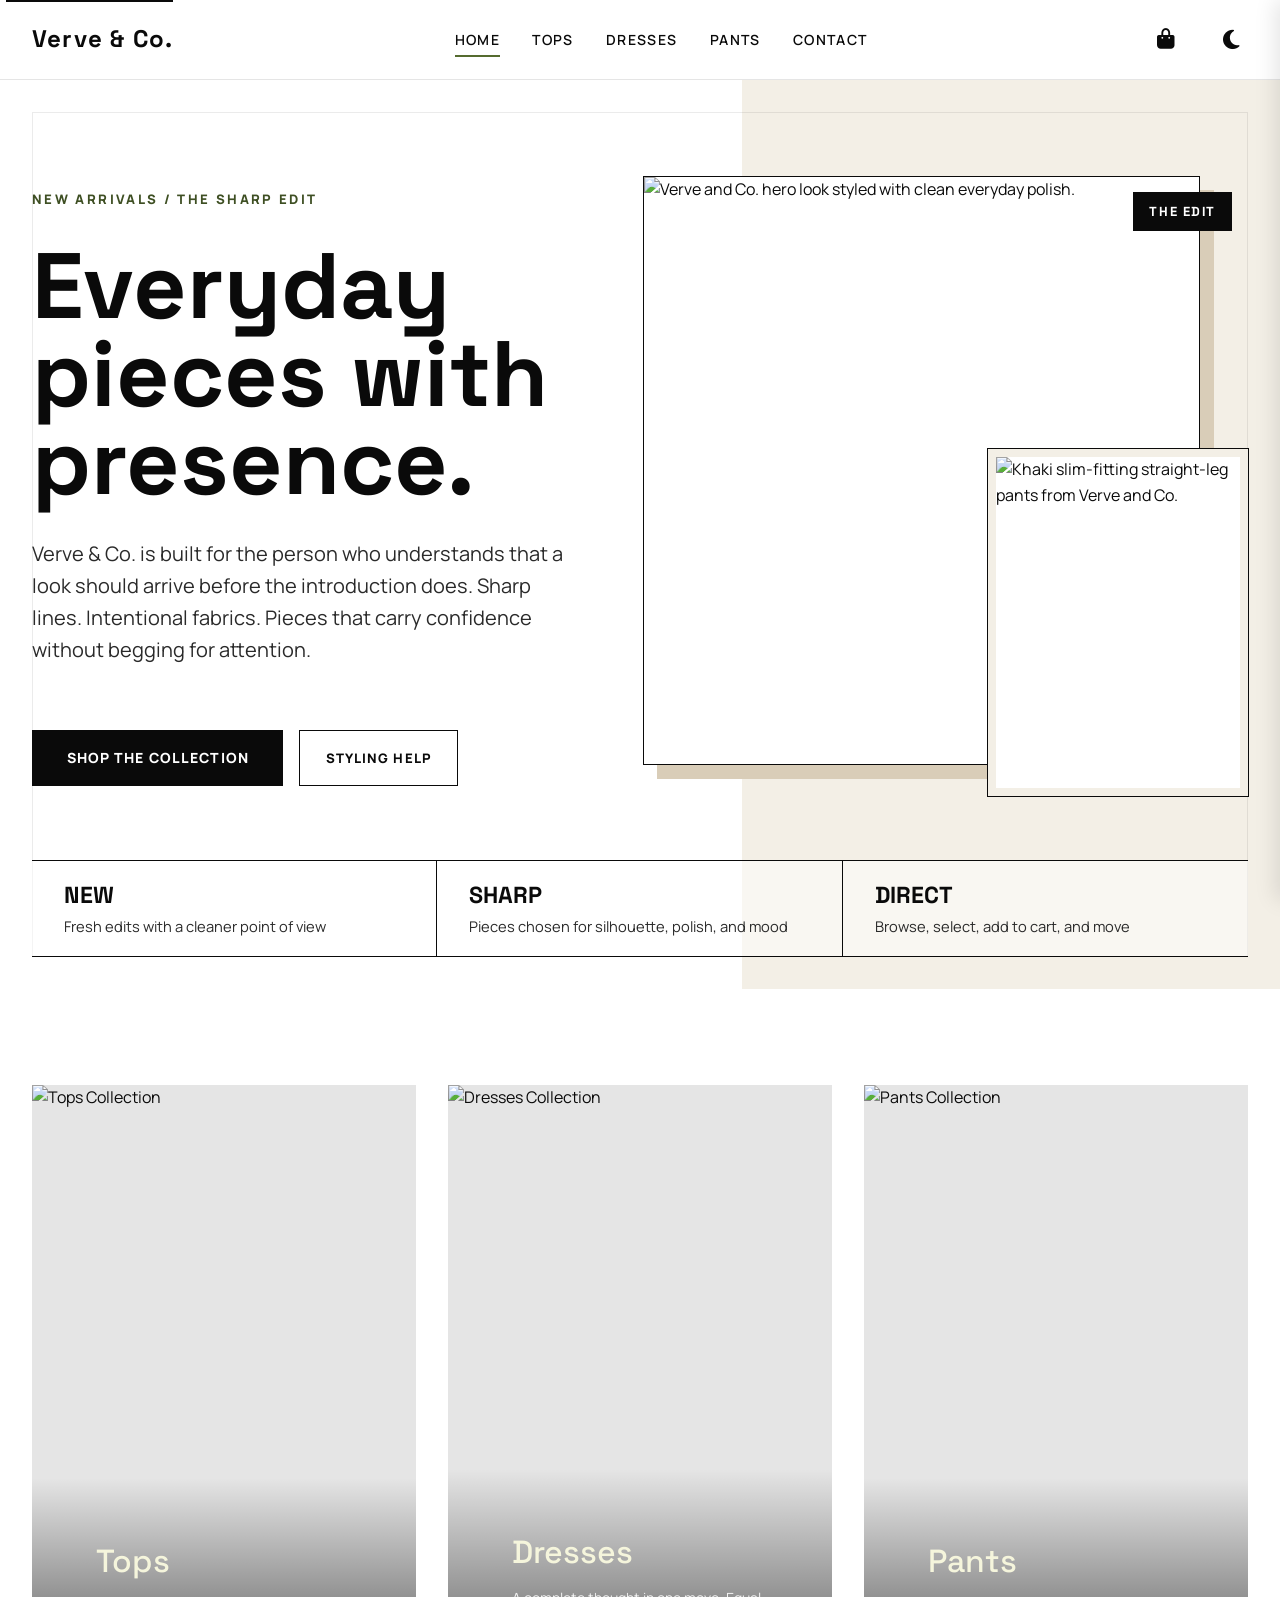
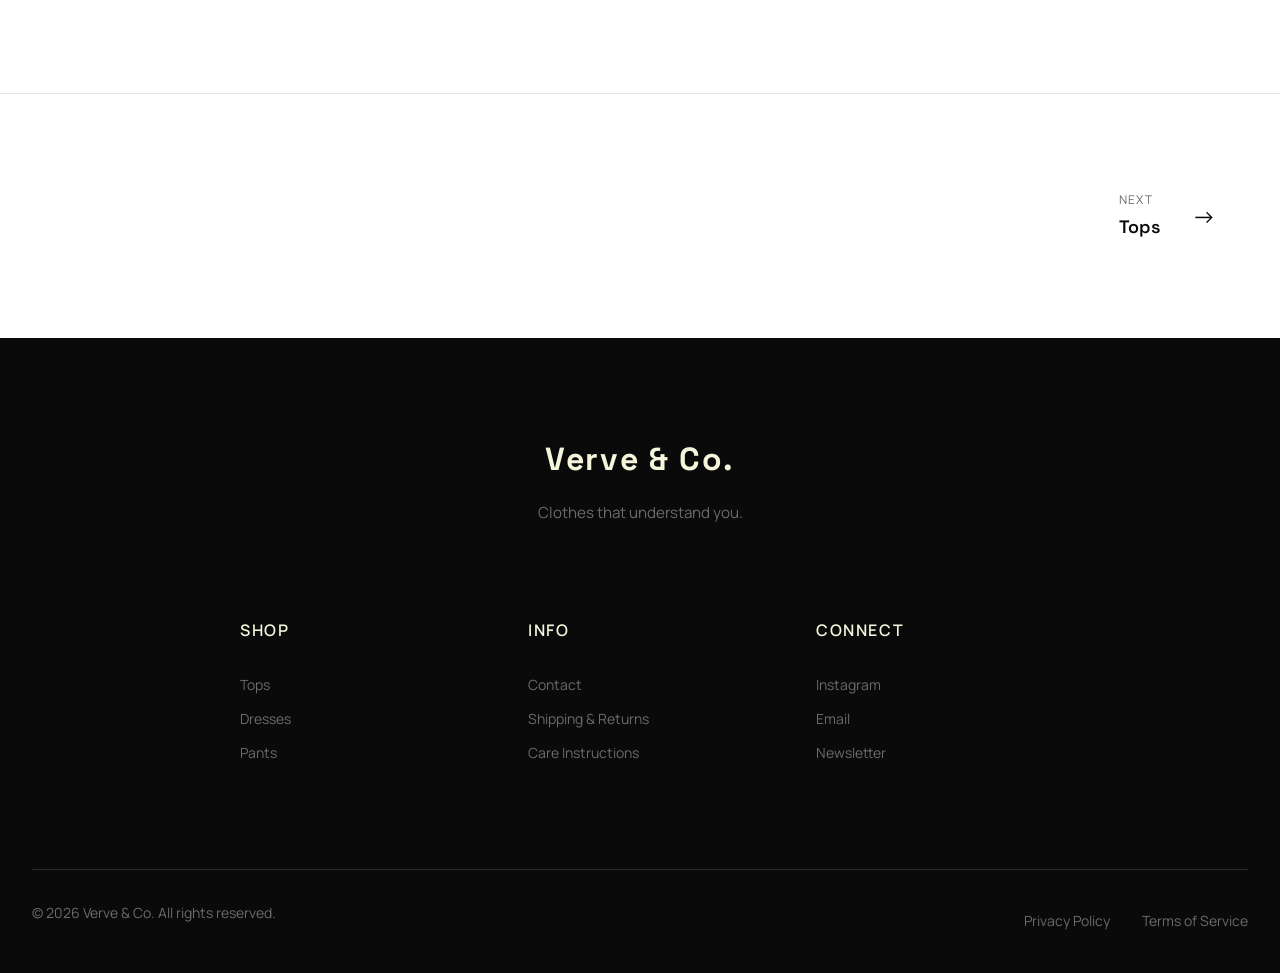
==== index.html @ 11804942 "Update index.html" ====
<!DOCTYPE html>
<html lang="en">
<head>
  <meta charset="UTF-8">
  <meta name="viewport" content="width=device-width, initial-scale=1.0">
  <title>Verve & Co. | Elevated Everyday Wear</title>
  <meta name="description" content="Discover Verve & Co. - Unforgettable, premium clothing engineered for movement, silhouette, and undeniable presence. Shop dresses, tops, and pants.">
  <link rel="icon" type="image/svg+xml" href="favicon.svg">
  <link rel="preconnect" href="https://fonts.googleapis.com">
  <link rel="preconnect" href="https://fonts.gstatic.com" crossorigin>
  <link href="https://fonts.googleapis.com/css2?family=Space+Grotesk:wght@400;500;600;700&family=Manrope:wght@400;500;600;700;800&display=swap" rel="stylesheet">
  <link rel="stylesheet" href="https://cdnjs.cloudflare.com/ajax/libs/font-awesome/6.5.1/css/all.min.css">
  <link rel="stylesheet" href="css/style.css">
</head>
<body data-page="index">
  <a href="#main-content" class="skip-link">Skip to main content</a>
  <header>
    <a href="index.html" class="logo">Verve & Co.</a>
    <nav>
      <ul>
        <li><a href="index.html" class="active">Home</a></li>
        <li><a href="pages/tops.html">Tops</a></li>
        <li><a href="pages/dresses.html">Dresses</a></li>
        <li><a href="pages/pants.html">Pants</a></li>
        <li><a href="pages/contact.html">Contact</a></li>
      </ul>
    </nav>
    <button class="cart-toggle" aria-label="Open cart">
      <i class="fas fa-shopping-bag"></i>
      <span class="cart-count" style="display: none;">0</span>
    </button>
  </header>

  <main id="main-content">
    <section id="hero">
      <div class="hero-grid">
        <div class="hero-text">
          <p class="hero-eyebrow">New arrivals / The sharp edit</p>
          <h1>Everyday pieces with presence.</h1>
          <p class="hero-deck">Verve &amp; Co. is built for the person who understands that a look should arrive before the introduction does. Sharp lines. Intentional fabrics. Pieces that carry confidence without begging for attention.</p>
          <div class="hero-actions">
            <a href="pages/tops.html" class="hero-cta">Shop the Collection</a>
            <a href="pages/contact.html" class="hero-secondary-link">Styling Help</a>
          </div>
        </div>

        <div class="hero-visual" aria-label="Verve and Co. editorial fashion collage">
          <figure class="hero-image hero-image-main">
            <img src="https://res.cloudinary.com/dnkfg07ov/image/upload/v1776691004/download_23_pc0blh.jpg" alt="Verve and Co. hero look styled with clean everyday polish.">
          </figure>
          <figure class="hero-image hero-image-accent">
            <img src="https://res.cloudinary.com/dnkfg07ov/image/upload/v1776689967/Khaki_Slim-Fitting_Straight-Leg_Pants_With_Buckle_Khaki_Pants_Back_To_School_Clothes_Dress_Pants_Casual_Pants_Fall_Women_Clothes_Business_Women_Clothes_Earthy_Clothes_u3dkbm.jpg" alt="Khaki slim-fitting straight-leg pants from Verve and Co.">
          </figure>
          <p class="hero-issue-tag">The Edit</p>
        </div>

        <div class="hero-proof">
          <div class="hero-proof-item">
            <strong>New</strong>
            <span>Fresh edits with a cleaner point of view</span>
          </div>
          <div class="hero-proof-item">
            <strong>Sharp</strong>
            <span>Pieces chosen for silhouette, polish, and mood</span>
          </div>
          <div class="hero-proof-item">
            <strong>Direct</strong>
            <span>Browse, select, add to cart, and move</span>
          </div>
        </div>
      </div>
    </section>

    <section class="categories-preview">
      <a class="category-card" href="pages/tops.html">
        <img src="https://res.cloudinary.com/dnkfg07ov/image/upload/v1776692085/tie-neck_slit_fitted_women_blouse_l6ef9b.jpg" alt="Tops Collection">
        <div class="category-info">
          <h3>Tops</h3>
          <p>The piece closest to the face usually decides the whole look. Start there.</p>
          <span>Shop Tops</span>
        </div>
      </a>

      <a class="category-card" href="pages/dresses.html">
        <img src="https://res.cloudinary.com/dnkfg07ov/image/upload/v1776868381/A_red_dress__My_design_with_the_help_of_artificial_intelligence__zddmq6.jpg" alt="Dresses Collection">
        <div class="category-info">
          <h3>Dresses</h3>
          <p>A complete thought in one move. Equal parts architecture, confidence, and ease.</p>
          <span>Shop Dresses</span>
        </div>
      </a>

      <a class="category-card" href="pages/pants.html">
        <img src="https://res.cloudinary.com/dnkfg07ov/image/upload/v1776966029/Cross_Waistband_PU_Leather_Wide-Leg_Pants_sjclvs.jpg" alt="Pants Collection">
        <div class="category-info">
          <h3>Pants</h3>
          <p>The foundation of a sharper wardrobe starts here and carries everything else.</p>
          <span>Shop Pants</span>
        </div>
      </a>
    </section>


    <div class="page-navigation">
      <div></div>
      <a href="pages/tops.html" class="next-page">
        <div class="page-nav-content">
          <span class="page-nav-label">Next</span>
          <span class="page-nav-title">Tops</span>
        </div>
        <span class="page-nav-arrow">&rarr;</span>
      </a>
    </div>
  </main>

  <footer>
    <div class="footer-brand">
      <span class="footer-logo">Verve &amp; Co.</span>
      <p class="footer-tagline">Clothes that understand you.</p>
    </div>

    <nav class="footer-nav">
      <div class="footer-section">
        <h4>Shop</h4>
        <ul>
          <li><a href="pages/tops.html">Tops</a></li>
          <li><a href="pages/dresses.html">Dresses</a></li>
          <li><a href="pages/pants.html">Pants</a></li>
        </ul>
      </div>

      <div class="footer-section">
        <h4>Info</h4>
        <ul>
          <li><a href="pages/contact.html">Contact</a></li>
          <li><a href="#">Shipping &amp; Returns</a></li>
          <li><a href="#">Care Instructions</a></li>
        </ul>
      </div>

      <div class="footer-section">
        <h4>Connect</h4>
        <ul>
          <li><a href="#">Instagram</a></li>
          <li><a href="#">Email</a></li>
          <li><a href="#">Newsletter</a></li>
        </ul>
      </div>
    </nav>

    <div class="footer-legal">
      <p>&copy; 2026 Verve &amp; Co. All rights reserved.</p>
      <div class="legal-links">
        <a href="#">Privacy Policy</a>
        <a href="#">Terms of Service</a>
      </div>
    </div>
  </footer>

  <script src="js/script.js"></script>
</body>
</html>
---- css/style.css ----
* {
  margin: 0;
  padding: 0;
  box-sizing: border-box;
}

:root {
  --olive: #556B2F;
  --olive-dark: #3E4F23;
  --olive-light: #6B8E3D;
  --khaki: #F5F5DC;
  --dark-khaki: #FFFFF0;
  --cream: #FAF8F3;
  --black: #0A0A0A;
  --grey-dark: #2A2A2A;
  --grey-mid: #6B6B6B;
  --grey-light: #E5E5E5;
  --white: #FFFFFF;
  
  --font-heading: 'Space Grotesk', sans-serif;
  --font-body: 'Manrope', sans-serif;
  
  --space-xs: 0.5rem;
  --space-sm: 1rem;
  --space-md: 2rem;
  --space-lg: 4rem;
  --space-xl: 6rem;
  --space-xxl: 8rem;
  
  --max-width: 1400px;
  --header-height: 80px;
  
  --transition-fast: 0.2s ease;
  --transition-medium: 0.4s ease;
  --transition-slow: 0.6s ease;
}

[data-theme="dark"] {
  --theme-bg: #121212;
  --theme-text: #EAEAEA;
  --theme-panel: #1A1A1A;
  --theme-border: #333333;
  --theme-muted: #A0A0A0;
  
  --cream: #1A1A1A;
  
  --grey-light: #2A2A2A;
  --grey-mid: #888888;
  --grey-dark: #DDDDDD;
  
  --olive: #8CA35A;
  --olive-dark: #A5C075;
  --olive-light: #556B2F;
}

.skip-link {
  position: absolute;
  top: -40px;
  left: 6px;
  background: var(--black);
  color: var(--white);
  padding: 8px;
  text-decoration: none;
  z-index: 10000;
  transition: top var(--transition-fast);
}

.skip-link:focus {
  top: 6px;
}

.btn-primary {
  padding: 1rem 2rem;
  background-color: var(--olive);
  color: var(--white);
  border: none;
  font-weight: 700;
  text-transform: uppercase;
  letter-spacing: 0.1em;
  cursor: pointer;
  transition: all var(--transition-medium);
  border-radius: 4px;
}

.btn-primary:hover {
  background-color: var(--olive-dark);
}

.btn-primary:disabled {
  background-color: var(--grey-mid);
  cursor: not-allowed;
  opacity: 0.6;
}

.btn-secondary {
  padding: 1rem 2rem;
  background-color: transparent;
  color: var(--white);
  border: 1px solid rgba(255, 255, 255, 0.55);
  font-weight: 700;
  text-transform: uppercase;
  letter-spacing: 0.12em;
  cursor: pointer;
  transition: all var(--transition-medium);
  border-radius: 4px;
}

.btn-secondary:hover {
  background-color: var(--white);
  color: var(--black);
}

html {
  font-size: 16px;
  scroll-behavior: smooth;
}

body {
  font-family: var(--font-body);
  font-size: 1rem;
  line-height: 1.6;
  color: var(--black);
  background-color: var(--white);
  -webkit-font-smoothing: antialiased;
  -moz-osx-font-smoothing: grayscale;
  opacity: 1;
  transition: opacity var(--transition-medium), background-color var(--transition-medium), color var(--transition-medium);
}

body.page-transitioning {
  opacity: 0;
}

body.modal-open,
body.cart-open {
  overflow: hidden;
}


h1, h2, h3, h4, h5, h6 {
  font-family: var(--font-heading);
  font-weight: 500;
  line-height: 1.2;
  margin-bottom: var(--space-sm);
}

h1 {
  font-size: clamp(3rem, 8vw, 6rem);
  letter-spacing: -0.02em;
}

h2 {
  font-size: clamp(2rem, 5vw, 3.5rem);
  letter-spacing: -0.01em;
}

h3 {
  font-size: clamp(1.5rem, 3vw, 2rem);
}

h4 {
  font-size: 1.25rem;
  font-family: var(--font-body);
  font-weight: 600;
  text-transform: uppercase;
  letter-spacing: 0.1em;
}

p {
  margin-bottom: var(--space-sm);
}

a {
  color: inherit;
  text-decoration: none;
  transition: color var(--transition-fast);
}

header {
  position: fixed;
  top: 0;
  left: 0;
  right: 0;
  height: var(--header-height);
  background-color: var(--white);
  border-bottom: 1px solid var(--grey-light);
  z-index: 1000;
  display: flex;
  align-items: center;
  justify-content: space-between;
  gap: var(--space-md);
  padding: 0 var(--space-md);
  transition: height var(--transition-medium), background-color var(--transition-medium), backdrop-filter var(--transition-medium), box-shadow var(--transition-medium);
}

header.scrolled {
  height: calc(var(--header-height) - 15px);
  background-color: rgba(255, 255, 255, 0.85);
  backdrop-filter: blur(12px);
  border-bottom-color: transparent;
  box-shadow: 0 4px 30px rgba(0, 0, 0, 0.08);
}

[data-theme="dark"] header.scrolled {
  background-color: rgba(10, 10, 10, 0.85);
  box-shadow: 0 4px 30px rgba(0, 0, 0, 0.5);
}

.mobile-menu-toggle {
  display: none;
}

.logo {
  font-family: var(--font-heading);
  font-size: 1.5rem;
  font-weight: 700;
  letter-spacing: 0.05em;
  flex-shrink: 0;
}

.logo:hover {
  color: var(--olive);
}

header nav ul {
  display: flex;
  gap: var(--space-md);
  list-style: none;
}

.header-actions {
  flex-shrink: 0;
}

header nav a {
  font-size: 0.875rem;
  text-transform: uppercase;
  letter-spacing: 0.1em;
  font-weight: 600;
  position: relative;
  padding: var(--space-xs) 0;
}

header nav a::after {
  content: '';
  position: absolute;
  bottom: 0;
  left: 0;
  width: 0;
  height: 2px;
  background-color: var(--olive);
  transition: width var(--transition-medium);
}

header nav a:hover::after,
header nav a.active::after {
  width: 100%;
}

.cart-toggle {
  position: relative;
  cursor: pointer;
  background: none;
  border: none;
  font-size: 1.25rem;
  padding: var(--space-xs);
  transition: color var(--transition-fast);
  color: inherit;
}

.cart-toggle:hover {
  color: var(--olive);
}

.cart-count {
  position: absolute;
  top: -5px;
  right: -5px;
  background-color: var(--olive);
  color: var(--white);
  font-size: 0.75rem;
  font-weight: 600;
  width: 20px;
  height: 20px;
  border-radius: 50%;
  display: flex;
  align-items: center;
  justify-content: center;
}

.theme-toggle {
  background: none;
  border: none;
  cursor: pointer;
  color: inherit;
  font-size: 1.1rem;
  padding: var(--space-xs);
  transition: color var(--transition-fast);
  margin-left: var(--space-sm);
  display: flex;
  align-items: center;
}

.theme-toggle:hover {
  color: var(--olive);
}


main {
  margin-top: var(--header-height);
  min-height: calc(100vh - var(--header-height));
}


#hero {
  min-height: calc(100vh - var(--header-height));
  display: grid;
  align-items: stretch;
  padding: var(--space-xl) var(--space-md) var(--space-md);
  background: linear-gradient(90deg, #ffffff 0%, #ffffff 58%, #f3efe6 58%, #f3efe6 100%);
  position: relative;
  overflow: hidden;
}

#hero::before {
  content: '';
  position: absolute;
  inset: var(--space-md);
  border: 1px solid rgba(10, 10, 10, 0.08);
  pointer-events: none;
}

.hero-grid {
  width: min(100%, var(--max-width));
  margin: 0 auto;
  position: relative;
  z-index: 1;
  display: grid;
  grid-template-columns: minmax(0, 0.95fr) minmax(360px, 1.05fr);
  grid-template-rows: 1fr auto;
  gap: var(--space-lg);
  min-height: calc(100vh - var(--header-height) - 7rem);
}

.hero-text {
  align-self: center;
  max-width: 820px;
  color: #0A0A0A;
}

@keyframes fadeUpHero {
  from {
    opacity: 0;
    transform: translateY(40px);
  }
  to {
    opacity: 1;
    transform: translateY(0);
  }
}

.hero-text h1 {
  max-width: 760px;
  margin-bottom: var(--space-md);
  font-size: 5.8rem;
  font-weight: 800;
  line-height: 0.95;
  color: #0A0A0A;
  letter-spacing: 0;
}

.hero-deck {
  max-width: 660px;
  font-size: 1.25rem;
  line-height: 1.6;
  margin-bottom: var(--space-lg);
  color: #2A2A2A;
}

.hero-eyebrow {
  display: inline-flex;
  align-items: center;
  gap: 0.65rem;
  margin-bottom: var(--space-md);
  font-size: 0.82rem;
  text-transform: uppercase;
  letter-spacing: 0.18em;
  color: #3E4F23;
  font-weight: 800;
}

.hero-actions {
  display: flex;
  gap: var(--space-sm);
  flex-wrap: wrap;
  margin-top: var(--space-md);
}

.hero-secondary-link {
  display: inline-flex;
  align-items: center;
  justify-content: center;
  padding: 1rem 1.6rem;
  border: 1px solid #0A0A0A;
  color: #0A0A0A;
  text-transform: uppercase;
  letter-spacing: 0.08em;
  font-size: 0.82rem;
  font-weight: 800;
  background: transparent;
}

.hero-secondary-link:hover {
  background: #0A0A0A;
  color: #FFFFFF;
}

.hero-visual {
  position: relative;
  align-self: center;
  min-height: 620px;
}

.hero-image {
  position: absolute;
  margin: 0;
  overflow: hidden;
  background: var(--white);
}

.hero-image img {
  width: 100%;
  height: 100%;
  object-fit: cover;
  object-position: center top;
  display: block;
}

.hero-image-main {
  inset: 0 8% 5% 0;
  border: 1px solid #0A0A0A;
  box-shadow: 14px 14px 0 #d9cdb8;
}

.hero-image-accent {
  right: 0;
  bottom: 0;
  width: min(44%, 260px);
  aspect-ratio: 3 / 4;
  border: 8px solid #f3efe6;
  box-shadow: 0 0 0 1px var(--black);
}

.hero-issue-tag {
  position: absolute;
  top: 1rem;
  right: 1rem;
  z-index: 2;
  margin: 0;
  font-family: var(--font-heading);
  font-size: 0.82rem;
  font-weight: 800;
  line-height: 1;
  color: #FFFFFF;
  background: #0A0A0A;
  padding: 0.8rem 1rem;
  text-transform: uppercase;
  letter-spacing: 0.12em;
}

.hero-proof {
  grid-column: 1 / -1;
  display: grid;
  grid-template-columns: repeat(3, minmax(0, 1fr));
  gap: 0;
  margin-top: 0;
  border-top: 1px solid var(--black);
  border-bottom: 1px solid var(--black);
  background: rgba(255, 255, 255, 0.45);
}

.hero-proof-item {
  padding: var(--space-sm) var(--space-md);
  border-right: 1px solid #0A0A0A;
}

.hero-proof-item:last-child {
  border-right: none;
}

.hero-proof-item strong {
  display: block;
  font-family: var(--font-heading);
  font-size: 1.45rem;
  color: #0A0A0A;
  text-transform: uppercase;
}

.hero-proof-item span {
  font-size: 0.92rem;
  color: #2A2A2A;
}

.hero-cta {
  display: inline-block;
  padding: 1rem 2.1rem;
  background-color: #0A0A0A;
  color: #FFFFFF;
  font-weight: 800;
  text-transform: uppercase;
  letter-spacing: 0.08em;
  font-size: 0.875rem;
  border: 1px solid #0A0A0A;
  transition: all var(--transition-medium);
  position: relative;
  overflow: hidden;
}

.hero-cta::before {
  content: none;
}

.hero-cta:hover {
  background: var(--white);
  color: #0A0A0A;
}


.categories-preview {
  display: grid;
  grid-template-columns: repeat(3, 1fr);
  gap: var(--space-md);
  padding: var(--space-xl) var(--space-md);
  max-width: var(--max-width);
  margin: 0 auto;
}

.home-story,
.home-signature,
.home-editorial {
  max-width: var(--max-width);
  margin: 4rem auto;
  padding: 0 var(--space-md) var(--space-xl);
}

.section-heading {
  max-width: 720px;
  margin-bottom: var(--space-lg);
}

.section-heading p {
  color: var(--grey-mid);
  font-size: 1.05rem;
}

.category-card {
  position: relative;
  overflow: hidden;
  aspect-ratio: 3/4;
  background-color: var(--grey-light);
  display: block;
}

.category-card img {
  width: 100%;
  height: 100%;
  object-fit: cover;
  object-position: center top;
  transition: transform var(--transition-slow);
}

.category-card:hover img {
  transform: scale(1.05);
}

.category-info {
  position: absolute;
  bottom: 0;
  left: 0;
  right: 0;
  background: linear-gradient(to top, rgba(0,0,0,0.9), transparent);
  padding: var(--space-lg);
  color: var(--white);
  transform: translateY(60%);
  transition: transform var(--transition-medium);
}

.category-card:hover .category-info {
  transform: translateY(0);
}

.category-info h3 {
  color: var(--khaki);
  margin-bottom: var(--space-sm);
}

.category-info p {
  font-size: 0.875rem;
  line-height: 1.6;
  margin-bottom: var(--space-md);
  opacity: 0.9;
}

.category-info a,
.category-info span {
  display: inline-block;
  padding: 0.5rem 1.5rem;
  border: 1px solid var(--white);
  font-size: 0.75rem;
  text-transform: uppercase;
  letter-spacing: 0.1em;
  font-weight: 600;
  transition: all var(--transition-fast);
  width: fit-content;
}

.category-card:hover .category-info span,
.category-info a:hover {
  background-color: var(--white);
  color: var(--black);
}


.category-hero {
  padding: var(--space-xl) var(--space-md);
  background-size: cover;
  background-position: center;
  background-attachment: fixed;
  position: relative;
  min-height: 60vh;
  display: flex;
  align-items: center;
  justify-content: center;
}

.category-hero::before {
  content: '';
  position: absolute;
  top: 0;
  left: 0;
  right: 0;
  bottom: 0;
  z-index: 1;
}

.category-intro {
  max-width: 900px;
  text-align: center;
  position: relative;
  z-index: 2;
  color: var(--white);
  animation: fadeUpHero 1s cubic-bezier(0.16, 1, 0.3, 1) forwards;
}

.category-intro h1 {
  color: var(--khaki);
  margin-bottom: var(--space-md);
  font-weight: 700;
  text-shadow: 0 4px 20px rgba(0,0,0,0.3);
}

.category-intro p {
  font-size: 1.125rem;
  line-height: 1.8;
  color: rgba(255, 255, 255, 0.95);
}


.product-filters {
  padding: 0 var(--space-md);
  max-width: var(--max-width);
  margin: var(--space-lg) auto 0;
}

.filters-toggle {
  width: 100%;
  display: flex;
  align-items: center;
  justify-content: space-between;
  padding: 1rem 1.25rem;
  border: 1px solid var(--grey-light);
  background: var(--white);
  font-weight: 700;
  letter-spacing: 0.08em;
  text-transform: uppercase;
  cursor: pointer;
}

.filters-panel {
  display: none;
  grid-template-columns: repeat(auto-fit, minmax(190px, 1fr));
  gap: var(--space-md);
  padding: var(--space-md) 1.25rem 1.25rem;
  background: var(--cream);
  border: 1px solid var(--grey-light);
  border-top: none;
}

.product-filters.open .filters-panel {
  display: grid;
}

.filter-select-wrap {
  display: flex;
  flex-direction: column;
  gap: 0.45rem;
}

.filter-group-title {
  margin: 0;
  font-size: 0.78rem;
  letter-spacing: 0.16em;
  text-transform: uppercase;
  color: var(--grey-mid);
}

.filter-select {
  width: 100%;
}

.filter-btn {
  padding: 0.85rem 1.25rem;
  border: 1px solid var(--black);
  background: var(--black);
  color: var(--white);
  font-size: 0.875rem;
  font-weight: 600;
  text-transform: uppercase;
  letter-spacing: 0.05em;
  cursor: pointer;
  transition: all var(--transition-fast);
  align-self: end;
}

.filter-btn:hover {
  background-color: var(--olive);
  border-color: var(--olive);
}

.filters-toggle-icon {
  font-size: 1.35rem;
  line-height: 1;
}


.products-grid {
  display: grid;
  grid-template-columns: repeat(auto-fill, minmax(280px, 1fr));
  gap: var(--space-lg);
  padding: var(--space-md) var(--space-md) var(--space-xl);
  max-width: var(--max-width);
  margin: 0 auto;
}

.product-card {
  background-color: var(--white);
  border: 1px solid var(--grey-light);
  transition: all var(--transition-medium);
  opacity: 1;
  transform: translateY(20px);
  display: flex;
  flex-direction: column;
  cursor: pointer;
  will-change: transform;
}

.product-card.fade-in {
  opacity: 1;
  transform: translateY(0);
}

.product-card.is-hidden {
  display: none;
}

.product-card:hover {
  box-shadow: 0 10px 40px rgba(0, 0, 0, 0.1);
  transform: translateY(-5px);
}

.product-image {
  position: relative;
  overflow: hidden;
  aspect-ratio: 3/4;
  background-color: var(--cream);
  flex-shrink: 0;
}

.product-image img {
  width: 100%;
  height: 100%;
  object-fit: cover;
  object-position: center top;
  transition: transform var(--transition-slow);
  opacity: 1;
}

.product-card:hover .product-image img {
  transform: scale(1.05);
}

.product-info {
  padding: var(--space-md);
  display: flex;
  flex-direction: column;
  flex: 1;
}

.product-info h3 {
  font-size: 1.25rem;
  margin-bottom: var(--space-xs);
  font-weight: 600;
}

.product-description {
  font-size: 0.9rem;
  color: var(--grey-mid);
  line-height: 1.6;
  margin-bottom: var(--space-md);
}

.product-price {
  font-size: 1.125rem;
  font-weight: 700;
  font-family: var(--font-heading);
  color: var(--olive);
  margin-bottom: var(--space-md);
}

.add-to-cart {
  width: 100%;
  padding: 0.75rem 1.5rem;
  background-color: var(--black);
  color: var(--white);
  border: none;
  font-weight: 600;
  text-transform: uppercase;
  letter-spacing: 0.1em;
  font-size: 0.875rem;
  cursor: pointer;
  transition: all var(--transition-medium);
  display: flex;
  align-items: center;
  justify-content: center;
  gap: 0.5rem;

  margin-top: auto;
}

.add-to-cart:hover {
  background-color: var(--olive);
}

.product-modal-overlay {
  position: fixed;
  top: 0;
  left: 0;
  right: 0;
  bottom: 0;
  background-color: rgba(0, 0, 0, 0.8);
  z-index: 2000;
  display: flex;
  align-items: center;
  justify-content: center;
  padding: var(--space-md);
}

.product-modal {
  background-color: var(--white);
  max-width: 980px;
  width: 100%;
  max-height: 90vh;
  overflow-y: auto;
  position: relative;
}

.modal-close {
  position: absolute;
  top: var(--space-md);
  right: var(--space-md);
  background: var(--white);
  border: none;
  font-size: 2rem;
  cursor: pointer;
  width: 40px;
  height: 40px;
  display: flex;
  align-items: center;
  justify-content: center;
  z-index: 10;
  color: var(--black);
  transition: all var(--transition-fast);
}

.modal-close:hover {
  background-color: var(--black);
  color: var(--white);
}

.modal-content {
  display: grid;
  grid-template-columns: minmax(320px, 0.92fr) minmax(0, 1fr);
  gap: var(--space-lg);
}

.modal-image {
  background: #f4f0e8;
  min-height: 520px;
  display: flex;
  align-items: center;
  justify-content: center;
  padding: var(--space-md);
}

.modal-image img {
  width: 100%;
  max-height: 520px;
  object-fit: contain;
  object-position: center;
}

.modal-details {
  padding: var(--space-xl) var(--space-md);
  display: flex;
  flex-direction: column;
}

.modal-kicker {
  font-size: 0.8rem;
  font-weight: 700;
  text-transform: uppercase;
  letter-spacing: 0.18em;
  color: var(--olive);
  margin-bottom: var(--space-sm);
}

.modal-description {
  font-size: 1.125rem;
  line-height: 1.6;
  color: var(--grey-dark);
  margin-bottom: var(--space-md);
}

.modal-price {
  font-size: 1.75rem;
  font-weight: 700;
  font-family: var(--font-heading);
  color: var(--olive);
  margin-bottom: var(--space-lg);
}

.modal-form {
  display: flex;
  flex-direction: column;
  gap: var(--space-md);
}

.modal-form .form-group {
  display: flex;
  flex-direction: column;
  gap: var(--space-xs);
}

.modal-form label {
  font-weight: 600;
  text-transform: uppercase;
  letter-spacing: 0.05em;
  font-size: 0.875rem;
}

.field-error {
  color: var(--red);
  font-size: 0.875rem;
  margin-top: 0.5rem;
  min-height: 1.3rem;
}

.field-error-active {
  opacity: 1;
}
select,
.filter-select,
.size-select {
  width: 100%;
  padding: 0.95rem 1rem;
  border: 1px solid var(--grey-mid);
  border-radius: 1rem;
  background: var(--white);
  appearance: none;
  -webkit-appearance: none;
  -moz-appearance: none;
  font-size: 1rem;
  font-family: var(--font-body);
  color: var(--grey-dark);
  cursor: pointer;
  transition: border-color var(--transition-fast), box-shadow var(--transition-fast);
  background-image: linear-gradient(45deg, transparent 50%, var(--grey-dark) 50%), linear-gradient(135deg, var(--grey-dark) 50%, transparent 50%);
  background-position: calc(100% - 1rem) 45%, calc(100% - 0.6rem) 45%;
  background-size: 0.45rem 0.45rem;
  background-repeat: no-repeat;
}

select:focus,
select:focus-visible,
.filter-select:focus,
.filter-select:focus-visible,
.size-select:focus,
.size-select:focus-visible {
  outline: none;
  border-color: var(--olive);
  box-shadow: 0 0 0 3px rgba(118, 146, 63, 0.16);
}

select::-ms-expand,
.filter-select::-ms-expand,
.size-select::-ms-expand {
  display: none;
}

select option,
.filter-select option,
.size-select option {
  color: var(--grey-dark);
  background: var(--white);
}

.quantity-selector {
  display: flex;
  align-items: center;
  gap: var(--space-sm);
}

.order-item-summary {
  display: flex;
  justify-content: space-between;
  gap: var(--space-sm);
  width: 100%;
  margin-bottom: 0.75rem;
}

.order-item-title {
  font-weight: 700;
  color: var(--grey-dark);
}

.order-item-actions {
  display: flex;
  align-items: center;
  gap: 0.5rem;
  flex-wrap: wrap;
}

.order-item-btn,
.order-item-remove {
  min-width: 40px;
  min-height: 40px;
  border: 1px solid var(--grey-mid);
  background: var(--white);
  color: var(--grey-dark);
  border-radius: 0.75rem;
  cursor: pointer;
  transition: background-color var(--transition-fast), border-color var(--transition-fast), color var(--transition-fast);
}

.order-item-btn:hover,
.order-item-remove:hover {
  background: var(--olive);
  color: var(--white);
  border-color: var(--olive);
}

.order-item-qty {
  min-width: 32px;
  text-align: center;
  font-weight: 700;
}

.qty-btn {
  width: 40px;
  height: 40px;
  background-color: var(--grey-light);
  border: none;
  font-size: 1.25rem;
  cursor: pointer;
  transition: all var(--transition-fast);
}

.qty-btn:hover {
  background-color: var(--grey-mid);
  color: var(--white);
}

.quantity-input {
  width: 60px;
  padding: 0.5rem;
  text-align: center;
  border: 1px solid var(--grey-mid);
  font-size: 1rem;
  font-family: var(--font-body);
}

.modal-note {
  width: 100%;
  padding: 0.75rem;
  border: 1px solid var(--grey-mid);
  font-size: 1rem;
  font-family: var(--font-body);
  resize: vertical;
}

.modal-add-to-cart {
  padding: 1rem 2rem;
  background-color: var(--olive);
  color: var(--white);
  border: none;
  font-weight: 700;
  text-transform: uppercase;
  letter-spacing: 0.15em;
  font-size: 0.875rem;
  cursor: pointer;
  transition: all var(--transition-medium);
  margin-top: var(--space-md);
}

.modal-add-to-cart:hover {
  background-color: var(--olive-dark);
}


.pagination {
  display: flex;
  justify-content: center;
  align-items: center;
  gap: 1rem;
  margin: 3rem auto;
  flex-wrap: wrap;
}

.pagination-btn {
  padding: 0.6rem 1.2rem;
  border: 1px solid #000;
  background: #000;
  color: #fff;
  cursor: pointer;
}

.pagination-btn:disabled {
  opacity: 0.4;
  cursor: not-allowed;
}

.pagination-numbers {
  display: flex;
  gap: 0.5rem;
}

.page-number {
  width: 38px;
  height: 38px;
  border: 1px solid #ccc;
  background: #fff;
  cursor: pointer;
}

.page-number.active {
  background: var(--olive);
  color: #fff;
  border-color: var(--olive);
}

.catalog-empty-state {
  max-width: var(--max-width);
  margin: 0 auto var(--space-xl);
  padding: var(--space-lg);
  text-align: center;
  background-color: var(--cream);
  color: var(--grey-dark);
}


.cart-overlay {
  position: fixed;
  top: 0;
  left: 0;
  right: 0;
  bottom: 0;
  background-color: rgba(0, 0, 0, 0.5);
  z-index: 1500;
  opacity: 0;
  visibility: hidden;
  transition: all var(--transition-medium);
}

.cart-overlay.active {
  opacity: 1;
  visibility: visible;
}

.cart-panel {
  position: fixed;
  top: 0;
  right: -450px;
  width: 450px;
  height: 100vh;
  background-color: var(--white);
  z-index: 1600;
  transition: right var(--transition-medium);
  display: flex;
  flex-direction: column;
  box-shadow: -5px 0 20px rgba(0, 0, 0, 0.1);
}

.cart-panel.open {
  right: 0;
}

.cart-header {
  padding: var(--space-md);
  border-bottom: 1px solid var(--grey-light);
  display: flex;
  justify-content: space-between;
  align-items: center;
}

.cart-header h2 {
  font-size: 1.5rem;
  margin: 0;
}

.cart-close {
  background: none;
  border: none;
  font-size: 1.5rem;
  cursor: pointer;
  padding: 0.25rem;
  line-height: 1;
}

.cart-close:hover {
  color: var(--olive);
}

.cart-items {
  flex: 1;
  overflow-y: auto;
  padding: var(--space-md);
}

.cart-empty {
  text-align: center;
  color: var(--grey-mid);
  padding: var(--space-xl) var(--space-md);
}

.cart-item {
  display: flex;
  gap: var(--space-md);
  padding: var(--space-md) 0;
  border-bottom: 1px solid var(--grey-light);
}

.cart-item-image {
  width: 80px;
  height: 100px;
  object-fit: cover;
  object-position: center top;
}

.cart-item-details {
  flex: 1;
  display: flex;
  flex-direction: column;
  gap: var(--space-xs);
}

.cart-item-actions {
  display: flex;
  flex-wrap: wrap;
  align-items: center;
  gap: 0.5rem;
  margin: 0.5rem 0;
}

.cart-item-btn,
.cart-item-remove {
  min-width: 34px;
  min-height: 34px;
  padding: 0.75rem 0.95rem;
  border: 1px solid var(--grey-mid);
  border-radius: 0.75rem;
  background: var(--white);
  color: var(--grey-dark);
  font-weight: 700;
  cursor: pointer;
  transition: border-color var(--transition-fast), background-color var(--transition-fast), color var(--transition-fast);
}

.cart-item-remove {
  display: inline-flex;
  align-items: center;
  justify-content: center;
}

.cart-item-btn:hover,
.cart-item-remove:hover {
  background: var(--olive);
  color: var(--white);
  border-color: var(--olive);
}

.cart-item-qty {
  min-width: 32px;
  text-align: center;
  font-weight: 700;
}

.cart-item-price {
  font-weight: 700;
  color: var(--olive);
  font-size: 0.9rem;
}

.cart-item-desc {
  font-size: 0.9rem;
  color: var(--grey-dark);
  font-weight: 600;
  line-height: 1.4;
}

.cart-item-meta {
  font-size: 0.8rem;
  color: var(--grey-mid);
}

.cart-item-price {
  font-weight: 700;
  color: var(--olive);
  font-size: 0.9rem;
}

.cart-footer {
  padding: var(--space-md);
  border-top: 1px solid var(--grey-light);
  background-color: var(--cream);
}

.cart-subtotal {
  display: flex;
  justify-content: space-between;
  margin-bottom: var(--space-md);
  font-weight: 600;
}

.cart-subtotal-amount {
  color: var(--olive);
  font-family: var(--font-heading);
  font-size: 1.25rem;
}

.cart-checkout-btn {
  width: 100%;
  padding: 1rem;
  background-color: var(--olive);
  color: var(--white);
  border: none;
  font-weight: 700;
  text-transform: uppercase;
  letter-spacing: 0.1em;
  font-size: 0.875rem;
  cursor: pointer;
  transition: all var(--transition-medium);
}

.cart-checkout-btn:hover {
  background-color: var(--olive-dark);
}

.checkout-section {
  padding: var(--space-xl) var(--space-md);
  max-width: 1200px;
  margin: 0 auto;
}

.subpage-hero {
  min-height: 42vh;
  padding: var(--space-xl) var(--space-md);
  background-size: cover;
  background-position: center;
  display: flex;
  align-items: center;
  position: relative;
}

.subpage-hero::before {
  content: '';
  position: absolute;
  inset: 0;
  background: linear-gradient(to bottom, rgba(40, 50, 25, 0.5) 0%, rgba(10, 10, 10, 0.85) 100%);
}

.subpage-hero-copy {
  max-width: 760px;
  color: var(--white);
  position: relative;
  z-index: 1;
  animation: fadeUpHero 1s cubic-bezier(0.16, 1, 0.3, 1) forwards;
}

.subpage-hero-copy h1 {
  color: var(--khaki);
  text-shadow: 0 4px 20px rgba(0,0,0,0.3);
}

.subpage-hero-copy p {
  font-size: 1.1rem;
  max-width: 620px;
}

.contact-kicker {
  margin-bottom: var(--space-sm);
  font-size: 0.8rem;
  font-weight: 700;
  text-transform: uppercase;
  letter-spacing: 0.22em;
  color: rgba(255, 255, 255, 0.8);
}

.checkout-content {
  display: grid;
  grid-template-columns: 1.5fr 1fr;
  gap: var(--space-xl);
}

.checkout-form-section h2,
.checkout-summary h2 {
  margin-bottom: var(--space-md);
  font-size: 1.75rem;
}

.checkout-form .form-group {
  margin-bottom: var(--space-md);
}

.checkout-form label {
  display: block;
  margin-bottom: var(--space-xs);
  font-weight: 600;
  text-transform: uppercase;
  letter-spacing: 0.05em;
  font-size: 0.875rem;
}

.checkout-form input,
.checkout-form textarea {
  width: 100%;
  padding: 0.75rem;
  border: 1px solid var(--grey-mid);
  font-size: 1rem;
  font-family: var(--font-body);
}

.checkout-form input:focus,
.checkout-form textarea:focus {
  outline: none;
  border-color: var(--olive);
  box-shadow: 0 0 0 3px rgba(85, 107, 47, 0.15);
}

.color-hint-section {
  background-color: var(--cream);
  padding: var(--space-md);
  margin: var(--space-lg) 0;
  border-left: 3px solid var(--olive);
}

.color-hint-section p {
  font-size: 0.95rem;
  margin-bottom: var(--space-md);
  color: var(--grey-dark);
}

.checkout-summary {
  background-color: var(--cream);
  padding: var(--space-lg);
  height: fit-content;
  position: sticky;
  top: calc(var(--header-height) + var(--space-md));
}

.order-items {
  margin-bottom: var(--space-lg);
}

.order-item {
  display: flex;
  justify-content: space-between;
  align-items: center;
  flex-wrap: wrap;
  gap: var(--space-sm);
  padding: var(--space-sm) 0;
  border-bottom: 1px solid var(--grey-light);
  font-size: 0.9rem;
}

.order-totals {
  margin-top: var(--space-lg);
}

.order-total-row {
  display: flex;
  justify-content: space-between;
  padding: var(--space-sm) 0;
  font-size: 0.95rem;
}

.order-total-row.discount {
  color: var(--olive);
  font-weight: 600;
}

.order-total-row.final {
  border-top: 2px solid var(--black);
  margin-top: var(--space-md);
  padding-top: var(--space-md);
  font-size: 1.25rem;
  font-weight: 700;
  font-family: var(--font-heading);
}

.hidden {
  display: none;
}

.place-order-btn {
  width: 100%;
  padding: 1rem 2rem;
  background-color: var(--olive);
  color: var(--white);
  border: none;
  font-weight: 700;
  text-transform: uppercase;
  letter-spacing: 0.15em;
  font-size: 0.875rem;
  cursor: pointer;
  transition: all var(--transition-medium);
  margin-top: var(--space-lg);
}

.place-order-btn:hover:not(:disabled) {
  background-color: var(--olive-dark);
}

.place-order-btn:disabled {
  background-color: var(--grey-mid);
  cursor: not-allowed;
}

.about-section {
  padding: var(--space-xl) var(--space-md);
  max-width: 1000px;
  margin: 0 auto;
}

.about-content h1 {
  text-align: center;
  margin-bottom: var(--space-xl);
  color: var(--olive);
}

.about-story p {
  font-size: 1.125rem;
  line-height: 1.8;
  margin-bottom: var(--space-md);
  color: var(--grey-dark);
}

.about-values {
  margin: var(--space-xxl) 0;
  display: grid;
  grid-template-columns: repeat(3, 1fr);
  gap: var(--space-lg);
}

.value-item {
  padding: var(--space-lg);
  background-color: var(--cream);
  border-top: 3px solid var(--olive);
}

.value-item h3 {
  color: var(--olive);
  margin-bottom: var(--space-md);
}

.value-item p {
  font-size: 0.95rem;
  line-height: 1.7;
  color: var(--grey-dark);
}

.team-section {
  margin: var(--space-xxl) 0;
}

.team-section h2 {
  text-align: center;
  margin-bottom: var(--space-xl);
  color: var(--olive);
}

.team-grid {
  display: grid;
  grid-template-columns: repeat(3, 1fr);
  gap: var(--space-lg);
}

.team-member {
  background-color: var(--white);
  border: 1px solid var(--grey-light);
  overflow: hidden;
  transition: all var(--transition-medium);
}

.team-member:hover {
  box-shadow: 0 10px 30px rgba(0, 0, 0, 0.1);
  transform: translateY(-5px);
}

.team-photo {
  width: 100%;
  aspect-ratio: 1/1;
  overflow: hidden;
}

.team-photo img {
  width: 100%;
  height: 100%;
  object-fit: cover;
  object-position: center top;
  transition: transform var(--transition-slow);
}

.team-member:hover .team-photo img {
  transform: scale(1.05);
}

.team-info {
  padding: var(--space-lg);
}

.team-info h3 {
  margin-bottom: var(--space-xs);
  color: var(--olive);
}

.team-role {
  font-size: 0.875rem;
  text-transform: uppercase;
  letter-spacing: 0.1em;
  color: var(--grey-mid);
  font-weight: 600;
  margin-bottom: var(--space-md);
}

.team-bio {
  font-size: 0.9rem;
  line-height: 1.7;
  color: var(--grey-dark);
}

.secret-hint {
  margin-top: var(--space-xxl);
  padding: var(--space-lg);
  background: linear-gradient(135deg, var(--olive-light), var(--olive));
  color: var(--white);
  text-align: center;
  border-radius: 4px;
}

.secret-hint p {
  font-size: 1.125rem;
  line-height: 1.7;
  font-style: italic;
}


.contact-section {
  padding: var(--space-xl) var(--space-md);
  max-width: 1200px;
  margin: 0 auto;
}

.contact-content {
  display: grid;
  grid-template-columns: 1fr 1fr;
  gap: var(--space-xl);
}

.newsletter-section,
.contact-form-section,
.contact-info {
  padding: var(--space-lg);
  background-color: var(--cream);
  border: 1px solid rgba(85, 107, 47, 0.12);
  box-shadow: 0 18px 44px rgba(0, 0, 0, 0.06);
  margin: 10%;
}

.newsletter-section,
.contact-form-section {
  position: relative;
  overflow: hidden;
}

.newsletter-section::before,
.contact-form-section::before {
  content: '';
  position: absolute;
  inset: 0 auto auto 0;
  width: 100%;
  height: 6px;
  background: linear-gradient(90deg, var(--olive), #b9a76f);
}

.newsletter-section h2,
.contact-form-section h2,
.contact-info h3 {
  color: var(--olive);
  margin-bottom: var(--space-md);
}

.newsletter-section p,
.contact-form-section p {
  font-size: 1rem;
  line-height: 1.7;
  margin-bottom: var(--space-lg);
  color: var(--grey-dark);
}

.newsletter-section {
  background: linear-gradient(180deg, #faf8f3, #f4efe4);
}

.contact-form-section {
  background: linear-gradient(180deg, #ffffff, #f7f3e8);
}

.newsletter-form,
.contact-form {
  display: flex;
  flex-direction: column;
  gap: var(--space-md);
}

.contact-form .form-group {
  width: 100%;
}

.newsletter-form input,
.contact-form input,
.contact-form textarea {
  width: 100%;
  padding: 1rem 0;
  border: none;
  border-bottom: 2px solid var(--grey-light);
  background: transparent;
  border-radius: 0;
  font-size: 1.05rem;
  font-family: var(--font-body);
  transition: border-color var(--transition-fast);
  color: var(--black);
  box-sizing: border-box;
}

.newsletter-form input:focus,
.contact-form input:focus,
.contact-form textarea:focus,
.filter-select:focus,
.size-select:focus,
.modal-note:focus,
.checkout-form input:focus,
.checkout-form textarea:focus,
.checkout-form select:focus {
  outline: none;
  border-color: var(--olive);
  box-shadow: none;
}

.newsletter-form button,
.contact-form button {
  padding: 1rem 2rem;
  background-color: var(--olive);
  color: var(--white);
  border: none;
  font-weight: 700;
  text-transform: uppercase;
  letter-spacing: 0.1em;
  font-size: 0.875rem;
  cursor: pointer;
  transition: all var(--transition-medium);
}

.newsletter-form button:hover,
.contact-form button:hover {
  background-color: var(--olive-dark);
}

.contact-info {
  grid-column: span 2;
  display: grid;
  grid-template-columns: repeat(3, 1fr);
  gap: var(--space-lg);
  background: linear-gradient(135deg, #ffffff, #f7f3e7);
}

.info-item h3 {
  font-size: 1rem;
  margin-bottom: var(--space-sm);
}

.info-item p {
  font-size: 0.95rem;
  color: var(--grey-dark);
  line-height: 1.6;
}

.info-item a {
  color: var(--olive);
  font-weight: 600;
}

.info-item a:hover {
  text-decoration: underline;
}


.page-navigation {
  display: flex;
  justify-content: space-between;
  padding: var(--space-lg) var(--space-md);
  max-width: var(--max-width);
  margin: 0 auto;
  border-top: 1px solid var(--grey-light);
}

.prev-page,
.next-page {
  display: flex;
  align-items: center;
  gap: var(--space-md);
  padding: var(--space-md);
  transition: all var(--transition-fast);
}

.prev-page:hover,
.next-page:hover {
  color: var(--olive);
}

.page-nav-arrow {
  font-size: 1.5rem;
}

.page-nav-content {
  display: flex;
  flex-direction: column;
  gap: 0.25rem;
}

.page-nav-label {
  font-size: 0.75rem;
  text-transform: uppercase;
  letter-spacing: 0.1em;
  color: var(--grey-mid);
}

.page-nav-title {
  font-size: 1.125rem;
  font-weight: 600;
  font-family: var(--font-heading);
}

footer {
  background-color: var(--black);
  color: var(--white);
  padding: var(--space-xl) var(--space-md) var(--space-md);
}

.footer-brand {
  text-align: center;
  margin-bottom: var(--space-xl);
}

.footer-logo {
  font-family: var(--font-heading);
  font-size: 2rem;
  font-weight: 700;
  letter-spacing: 0.05em;
  color: var(--khaki);
}

.footer-tagline {
  margin-top: var(--space-sm);
  color: var(--grey-mid);
  font-size: 0.95rem;
}

.footer-nav {
  display: grid;
  grid-template-columns: repeat(3, 1fr);
  gap: var(--space-lg);
  max-width: 800px;
  margin: 0 auto var(--space-xl);
}

.footer-section h4 {
  color: var(--khaki);
  margin-bottom: var(--space-md);
  font-size: 1rem;
}

.footer-section ul {
  list-style: none;
}

.footer-section li {
  margin-bottom: var(--space-xs);
}

.footer-section a {
  color: var(--grey-mid);
  font-size: 0.875rem;
  transition: color var(--transition-fast);
}

.footer-section a:hover {
  color: var(--white);
}

.footer-legal {
  border-top: 1px solid var(--grey-dark);
  padding-top: var(--space-md);
  display: flex;
  justify-content: space-between;
  align-items: center;
  font-size: 0.875rem;
  color: var(--grey-mid);
  max-width: var(--max-width);
  margin: 0 auto;
}

.legal-links {
  display: flex;
  gap: var(--space-md);
}

.legal-links a {
  color: var(--grey-mid);
  transition: color var(--transition-fast);
}

.legal-links a:hover {
  color: var(--white);
}
    

.success-message {
  position: fixed;
  top: calc(var(--header-height) + var(--space-md));
  right: var(--space-md);
  background-color: var(--olive);
  color: var(--white);
  padding: var(--space-md) var(--space-lg);
  border-radius: 4px;
  z-index: 2000;
  font-weight: 600;
  box-shadow: 0 5px 20px rgba(0, 0, 0, 0.2);
  transition: opacity 0.3s ease;
}


@media (max-width: 1024px) {
  #hero {
    padding-top: var(--space-lg);
    background: #fbfaf7;
  }

  .hero-grid {
    grid-template-columns: 1fr;
    grid-template-rows: auto auto auto;
    min-height: auto;
  }

  .hero-text {
    max-width: 900px;
  }

  .hero-text h1 {
    font-size: 5.2rem;
  }

  .hero-visual {
    min-height: 560px;
    width: min(100%, 680px);
    justify-self: center;
  }

  .hero-issue-tag {
    right: 0;
  }

  .contact-lead {
    grid-template-columns: 1fr;
  }

  .story-grid,
  .editorial-grid {
    grid-template-columns: 1fr;
  }

  .signature-grid {
    grid-template-columns: repeat(2, 1fr);
  }

  .categories-preview {
    max-width: 1200px;
  }

  .checkout-content {
    grid-template-columns: 1fr;
  }
  
  .checkout-summary {
    position: static;
  }
  
  .about-values,
  .team-grid {
    grid-template-columns: 1fr;
  }
  
  .contact-content {
    grid-template-columns: 1fr;
  }
  
  .contact-info {
    grid-column: span 1;
  }
}

@media (max-width: 900px) {
  .categories-preview {
    grid-template-columns: repeat(2, 1fr);
  }
  
  .signature-grid {
    grid-template-columns: repeat(2, 1fr);
  }
}

@media (max-width: 768px) {
  :root {
    --header-height: 68px;
  }

  header {
    padding: 0 var(--space-sm);
    gap: var(--space-sm);
  }

  .logo {
    font-size: 1.15rem;
    letter-spacing: 0.03em;
    max-width: 45vw;
    white-space: nowrap;
    overflow: hidden;
    text-overflow: ellipsis;
  }

  #hero {
    min-height: auto;
    padding: var(--space-lg) var(--space-md) var(--space-md);
  }

  #hero::before {
    inset: var(--space-sm);
  }
  
  .hero-text {
    align-self: start;
  }

  .hero-text h1 {
    font-size: 3.7rem;
    line-height: 0.98;
  }

  .hero-actions {
    flex-direction: column;
    align-items: stretch;
  }

  .hero-cta,
  .hero-secondary-link {
    width: 100%;
    text-align: center;
  }

  .hero-visual {
    min-height: 430px;
  }

  .hero-image-main {
    inset: 0 0 9% 0;
    box-shadow: 10px 10px 0 #d9cdb8;
  }

  .hero-image-accent {
    width: 40%;
    border-width: 6px;
  }

  .hero-issue-tag {
    top: 0.75rem;
    right: 0.75rem;
    bottom: auto;
    color: var(--white);
    text-shadow: none;
  }
  
  .category-hero {
    background-attachment: scroll;
  }
  
  .categories-preview {
    grid-template-columns: 1fr;
  }

  .hero-proof,
  .signature-grid {
    grid-template-columns: 1fr;
  }

  .hero-proof-item {
    border-right: none;
    border-bottom: 1px solid var(--black);
  }

  .hero-proof-item:last-child {
    border-bottom: none;
  }
  
  .products-grid {
    grid-template-columns: 1fr;
  }
  
  .modal-content {
    grid-template-columns: 1fr;
  }

  .subpage-hero {
    min-height: 34vh;
  }
  
  .cart-panel {
    width: 100%;
    right: -100%;
  }
  
  header nav {
    position: fixed;
    top: var(--header-height);
    left: 0;
    right: 0;
    background-color: var(--white);
    padding: var(--space-sm);
    border-bottom: 1px solid var(--grey-light);
    box-shadow: 0 18px 40px rgba(0, 0, 0, 0.08);
    transform: translateY(-100%);
    transition: transform var(--transition-medium);
    z-index: 999;
    max-height: calc(100vh - var(--header-height));
    overflow-y: auto;
  }
  
  header nav.mobile-nav-open {
    transform: translateY(0);
  }
  
  header nav ul {
    flex-direction: column;
    gap: 0;
  }

  header nav li + li {
    border-top: 1px solid var(--grey-light);
  }

  header nav a {
    display: flex;
    width: 100%;
    padding: 1rem 0.25rem;
    font-size: 0.9rem;
    letter-spacing: 0.08em;
  }

  header nav a::after {
    display: none;
  }

  header nav a.active {
    color: var(--olive);
  }
  
  .mobile-menu-toggle {
    width: 42px;
    height: 42px;
    display: inline-flex;
    align-items: center;
    justify-content: center;
    background: var(--white);
    border: 1px solid var(--grey-light);
    border-radius: 4px;
    font-size: 1.35rem;
    line-height: 1;
    cursor: pointer;
    margin-left: auto;
    margin-right: 0;
    color: var(--black);
  }
  
  .mobile-menu-toggle.menu-open {
    background: var(--black);
    border-color: var(--black);
    color: var(--white);
  }

  .header-actions {
    gap: 0.45rem !important;
  }

  .cart-toggle,
  .theme-toggle {
    width: 42px;
    height: 42px;
    display: inline-flex;
    align-items: center;
    justify-content: center;
    padding: 0;
    border: 1px solid var(--grey-light);
    border-radius: 4px;
    background: var(--white);
    margin-left: 0;
  }
  
  .footer-nav {
    grid-template-columns: 1fr;
  }
  
  .footer-legal {
    flex-direction: column;
    gap: var(--space-md);
    text-align: center;
  }
  
  .page-navigation {
    flex-direction: column;
    gap: var(--space-md);
  }
}

@media (max-width: 480px) {
  #hero::before {
    font-size: 8rem;
  }

  h1 {
    font-size: 2.5rem;
  }

  .hero-text h1 {
    font-size: 3.2rem;
  }

  .hero-deck {
    font-size: 1rem;
  }

  .hero-visual {
    min-height: 360px;
  }
  
  h2 {
    font-size: 1.75rem;
  }
  
  .hero-proof {
    grid-template-columns: 1fr;
  }
  
  .product-filters {
    padding: 0 var(--space-sm);
  }
  
  .pagination {
    flex-wrap: wrap;
  }
  
  .pagination-numbers {
    flex-wrap: wrap;
  }
}

[data-theme="dark"] body {
  background-color: var(--theme-bg);
  color: var(--theme-text);
}
[data-theme="dark"] #hero {
  background: linear-gradient(90deg, #f7f4ed 0%, #f7f4ed 58%, #e5dccb 58%, #e5dccb 100%);
}
[data-theme="dark"] header,
[data-theme="dark"] header nav,
[data-theme="dark"] .product-card,
[data-theme="dark"] .product-modal,
[data-theme="dark"] .cart-panel,
[data-theme="dark"] .filters-toggle,
[data-theme="dark"] .mobile-menu-toggle,
[data-theme="dark"] .cart-toggle,
[data-theme="dark"] .theme-toggle,
[data-theme="dark"] .modal-close,
[data-theme="dark"] .contact-lead-copy,
[data-theme="dark"] .checkout-summary {
  background-color: var(--theme-panel);
  color: var(--theme-text);
}
[data-theme="dark"] .filters-toggle,
[data-theme="dark"] .filters-panel,
[data-theme="dark"] .product-card,
[data-theme="dark"] .cart-panel,
[data-theme="dark"] header,
[data-theme="dark"] header nav,
[data-theme="dark"] .page-navigation,
[data-theme="dark"] .contact-lead-copy,
[data-theme="dark"] .checkout-summary,
[data-theme="dark"] .cart-item-btn,
[data-theme="dark"] .cart-item-remove,
[data-theme="dark"] .order-item-btn,
[data-theme="dark"] .order-item-remove {
  border-color: var(--theme-border);
}
[data-theme="dark"] .mobile-menu-toggle,
[data-theme="dark"] .cart-toggle,
[data-theme="dark"] .theme-toggle {
  background-color: var(--theme-panel);
  color: var(--theme-text);
}
[data-theme="dark"] .mobile-menu-toggle.menu-open {
  background-color: var(--theme-text);
  border-color: var(--theme-text);
  color: var(--theme-bg);
}
[data-theme="dark"] .cart-item-btn,
[data-theme="dark"] .cart-item-remove,
[data-theme="dark"] .order-item-btn,
[data-theme="dark"] .order-item-remove {
  background-color: transparent;
  color: var(--theme-text);
}
[data-theme="dark"] .cart-item-btn:hover,
[data-theme="dark"] .cart-item-remove:hover,
[data-theme="dark"] .order-item-btn:hover,
[data-theme="dark"] .order-item-remove:hover {
  background-color: var(--theme-text);
  color: var(--theme-bg);
}
[data-theme="dark"] .filters-panel,
[data-theme="dark"] .product-image,
[data-theme="dark"] .modal-image {
  background-color: var(--theme-bg);
}
[data-theme="dark"] .category-card {
  background-color: var(--theme-panel);
}
[data-theme="dark"] .product-description,
[data-theme="dark"] .section-heading p {
  color: var(--theme-muted);
}
[data-theme="dark"] .add-to-cart,
[data-theme="dark"] .filter-btn {
  background-color: #EAEAEA;
  color: #121212;
}
[data-theme="dark"] input,
[data-theme="dark"] textarea,
[data-theme="dark"] select {
  background: transparent !important;
  color: var(--theme-text) !important;
  border-color: var(--theme-border) !important;
}
[data-theme="dark"] option {
  background-color: var(--theme-panel);
  color: var(--theme-text);
}
[data-theme="dark"] input::placeholder,
[data-theme="dark"] textarea::placeholder {
  color: var(--theme-muted) !important;
}
[data-theme="dark"] .newsletter-section,
[data-theme="dark"] .contact-form-section,
[data-theme="dark"] .contact-info {
  background: var(--theme-panel);
  border-color: var(--theme-border);
}
[data-theme="dark"] .contact-info {
  background: linear-gradient(135deg, var(--theme-panel), var(--theme-bg));
}

.add-to-cart {
  width: 100%;
  padding: 0.85rem;
  background-color: var(--black);
  color: var(--white);
  border: none;
  font-family: var(--font-body);
  font-weight: 700;
  text-transform: uppercase;
  letter-spacing: 0.1em;
  cursor: pointer;
  transition: all var(--transition-fast);
  margin-top: var(--space-sm);
  position: relative;
  overflow: hidden;
}

.add-to-cart:hover {
  background-color: var(--olive);
  transform: translateY(-2px);
  box-shadow: 0 4px 12px rgba(85, 107, 47, 0.2);
}

.add-to-cart:active {
  transform: scale(0.97);
}
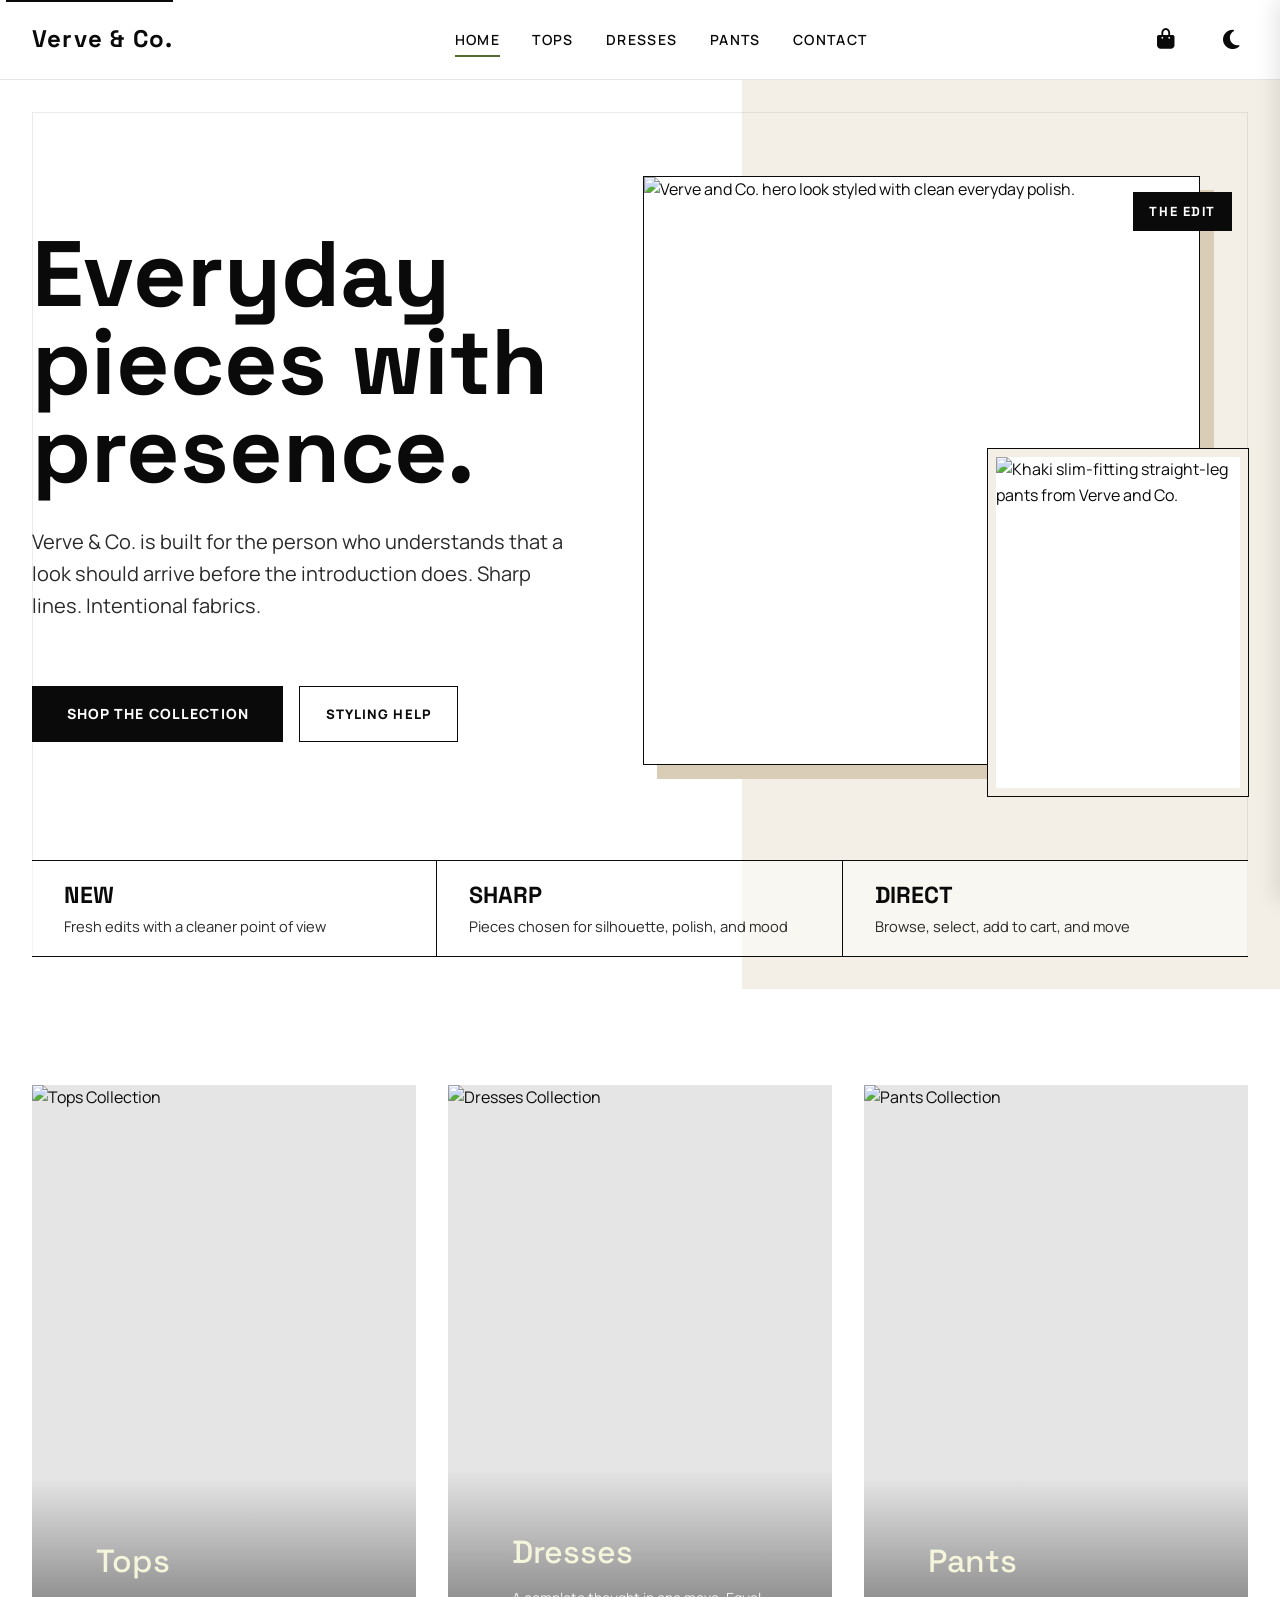
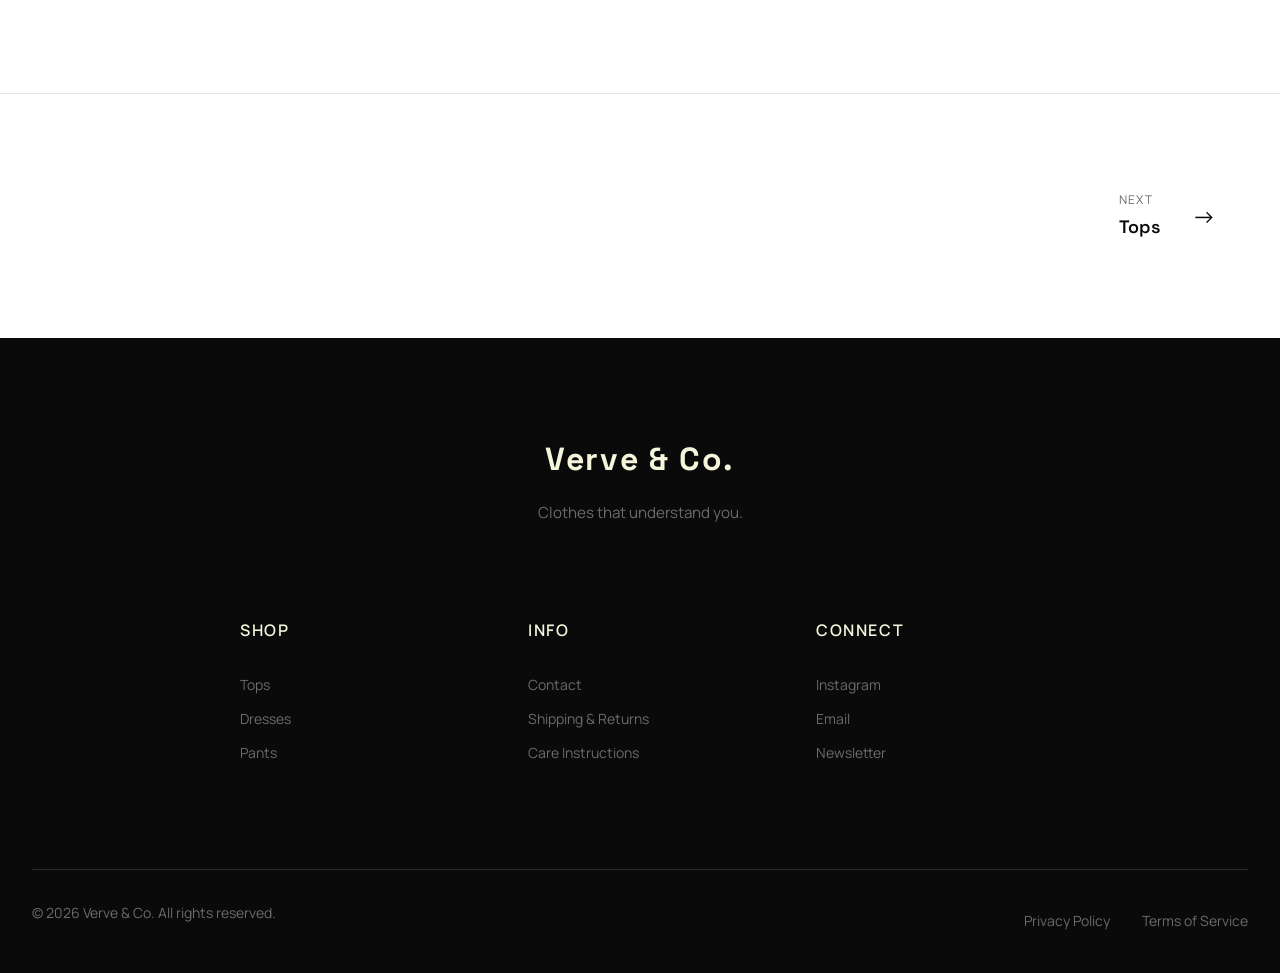
==== commit 6bb55ace: "Update index.html" ====
--- a/index.html
+++ b/index.html
@@ -35,9 +35,8 @@
     <section id="hero">
       <div class="hero-grid">
         <div class="hero-text">
-          <p class="hero-eyebrow">New arrivals / The sharp edit</p>
           <h1>Everyday pieces with presence.</h1>
-          <p class="hero-deck">Verve &amp; Co. is built for the person who understands that a look should arrive before the introduction does. Sharp lines. Intentional fabrics. Pieces that carry confidence without begging for attention.</p>
+          <p class="hero-deck">Verve &amp; Co. is built for the person who understands that a look should arrive before the introduction does. Sharp lines. Intentional fabrics.</p>
           <div class="hero-actions">
             <a href="pages/tops.html" class="hero-cta">Shop the Collection</a>
             <a href="pages/contact.html" class="hero-secondary-link">Styling Help</a>
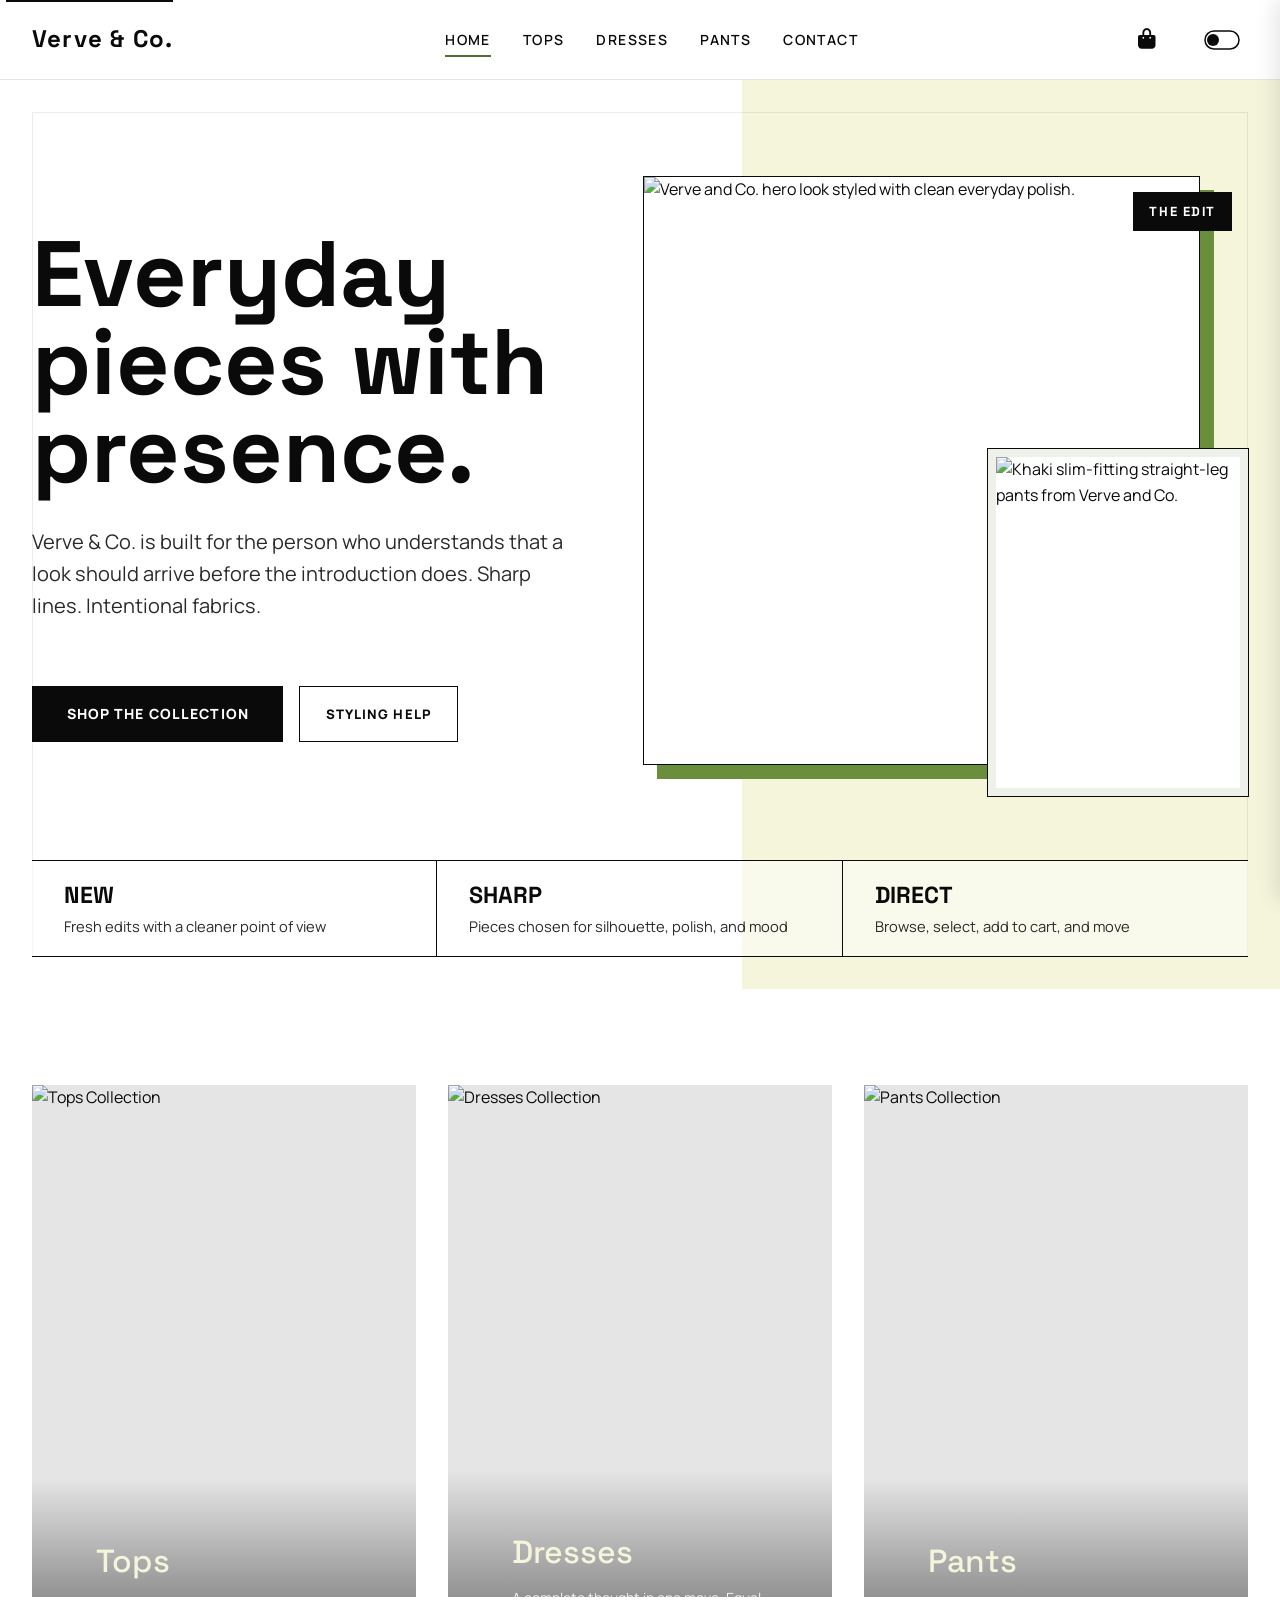
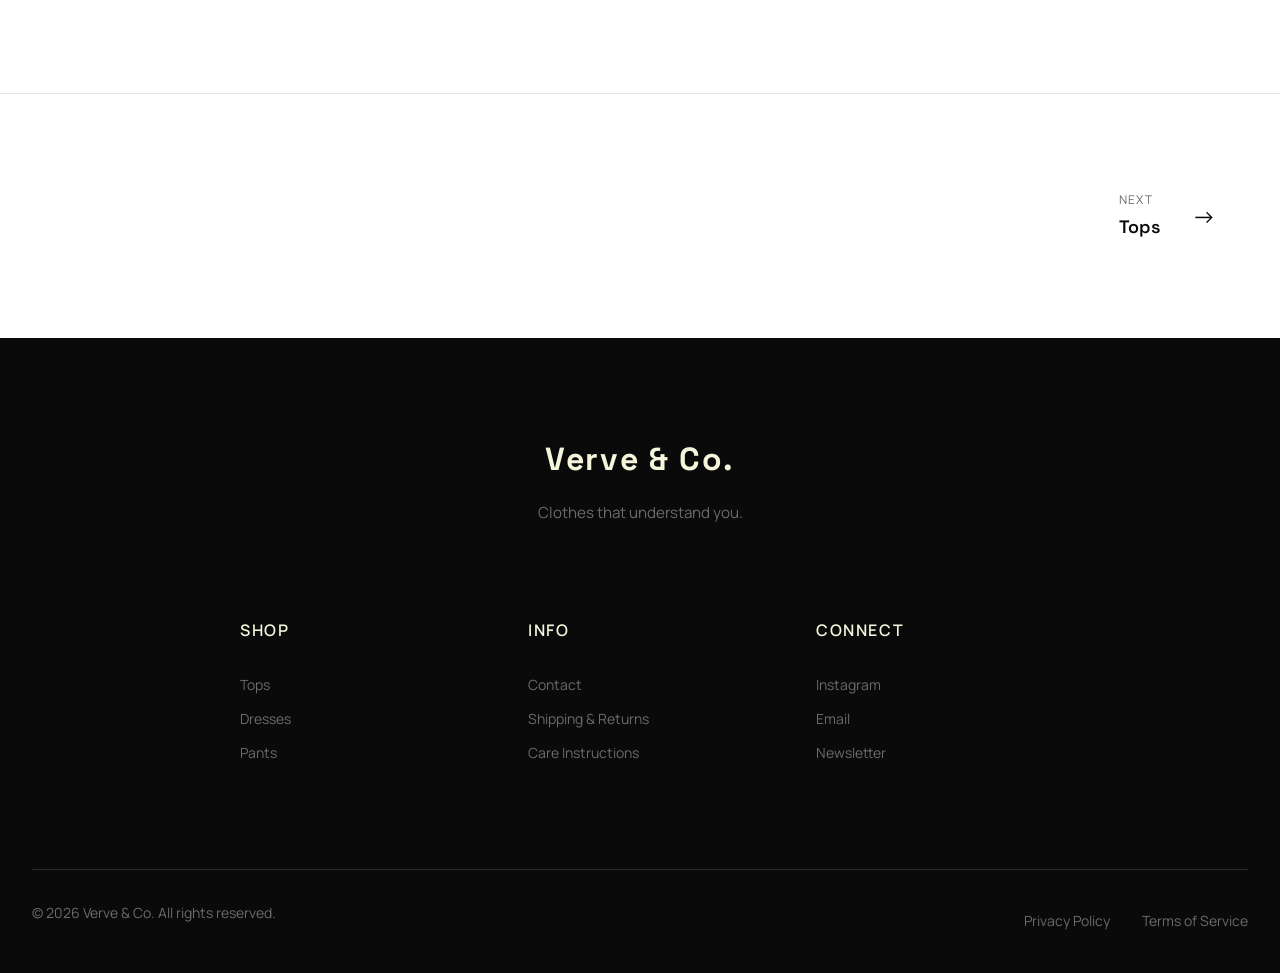
==== commit fd2f99b1: "Update hero images in index.html" ====
--- a/index.html
+++ b/index.html
@@ -45,10 +45,10 @@
 
         <div class="hero-visual" aria-label="Verve and Co. editorial fashion collage">
           <figure class="hero-image hero-image-main">
-            <img src="https://res.cloudinary.com/dnkfg07ov/image/upload/v1776691004/download_23_pc0blh.jpg" alt="Verve and Co. hero look styled with clean everyday polish.">
+            <img src="https://res.cloudinary.com/dnkfg07ov/image/upload/v1776848104/Asymmetrical_Twist_Top_And_High_Waist_Maxi_Skirt_Set_cagn7u.jpg" alt="Verve and Co. hero look styled with clean everyday polish.">
           </figure>
           <figure class="hero-image hero-image-accent">
-            <img src="https://res.cloudinary.com/dnkfg07ov/image/upload/v1776689967/Khaki_Slim-Fitting_Straight-Leg_Pants_With_Buckle_Khaki_Pants_Back_To_School_Clothes_Dress_Pants_Casual_Pants_Fall_Women_Clothes_Business_Women_Clothes_Earthy_Clothes_u3dkbm.jpg" alt="Khaki slim-fitting straight-leg pants from Verve and Co.">
+            <img src="https://res.cloudinary.com/dnkfg07ov/image/upload/v1776691003/The_One_Styling_Trick_I_Wish_I_Knew_Sooner_oxauk1.jpg" alt="Khaki slim-fitting straight-leg pants from Verve and Co.">
           </figure>
           <p class="hero-issue-tag">The Edit</p>
         </div>
--- a/css/style.css
+++ b/css/style.css
@@ -317,7 +317,7 @@
   display: grid;
   align-items: stretch;
   padding: var(--space-xl) var(--space-md) var(--space-md);
-  background: linear-gradient(90deg, #ffffff 0%, #ffffff 58%, #f3efe6 58%, #f3efe6 100%);
+  background: linear-gradient(90deg, #ffffff 0%, #ffffff 58%, var(--khaki) 58%, var(--khaki) 100%);
   position: relative;
   overflow: hidden;
 }
@@ -375,18 +375,6 @@
   line-height: 1.6;
   margin-bottom: var(--space-lg);
   color: #2A2A2A;
-}
-
-.hero-eyebrow {
-  display: inline-flex;
-  align-items: center;
-  gap: 0.65rem;
-  margin-bottom: var(--space-md);
-  font-size: 0.82rem;
-  text-transform: uppercase;
-  letter-spacing: 0.18em;
-  color: #3E4F23;
-  font-weight: 800;
 }
 
 .hero-actions {
@@ -439,7 +427,7 @@
 .hero-image-main {
   inset: 0 8% 5% 0;
   border: 1px solid #0A0A0A;
-  box-shadow: 14px 14px 0 #d9cdb8;
+ box-shadow: 14px 14px 0 var(--olive-light);
 }
 
 .hero-image-accent {
@@ -447,7 +435,7 @@
   bottom: 0;
   width: min(44%, 260px);
   aspect-ratio: 3 / 4;
-  border: 8px solid #f3efe6;
+ border: 8px solid #eef1ea;
   box-shadow: 0 0 0 1px var(--black);
 }
 
@@ -2136,6 +2124,17 @@
     grid-template-columns: 1fr;
   }
 
+  /* FIX: Always show category info on mobile — hover doesn't exist on touch */
+  .category-info {
+    transform: translateY(0);
+    background: linear-gradient(to top, rgba(0,0,0,0.88), rgba(0,0,0,0.25));
+    padding: var(--space-md);
+  }
+
+  .category-card .category-info {
+    transform: translateY(0) !important;
+  }
+
   .hero-proof,
   .signature-grid {
     grid-template-columns: 1fr;
@@ -2161,10 +2160,48 @@
   .subpage-hero {
     min-height: 34vh;
   }
-  
+
+  /* FIX: Cart panel — full width slide-in */
   .cart-panel {
     width: 100%;
     right: -100%;
+  }
+
+  /* FIX: Cart items — tighter layout for small screens */
+  .cart-items {
+    padding: var(--space-sm);
+  }
+
+  .cart-item {
+    gap: var(--space-sm);
+    padding: var(--space-sm) 0;
+  }
+
+  .cart-item-image {
+    width: 64px;
+    height: 80px;
+    flex-shrink: 0;
+  }
+
+  /* FIX: Cart buttons — minimum 44px tap target */
+  .cart-item-btn,
+  .cart-item-remove {
+    min-width: 44px;
+    min-height: 44px;
+    padding: 0;
+    display: inline-flex;
+    align-items: center;
+    justify-content: center;
+  }
+
+  /* FIX: Cart footer — more breathing room */
+  .cart-footer {
+    padding: var(--space-sm);
+  }
+
+  .cart-checkout-btn {
+    padding: 1rem;
+    font-size: 1rem;
   }
   
   header nav {
@@ -2309,6 +2346,19 @@
   .pagination-numbers {
     flex-wrap: wrap;
   }
+
+  /* FIX: Even tighter cart on very small screens */
+  .cart-header {
+    padding: var(--space-sm);
+  }
+
+  .cart-header h2 {
+    font-size: 1.25rem;
+  }
+
+  .cart-item-meta {
+    font-size: 0.75rem;
+  }
 }
 
 [data-theme="dark"] body {
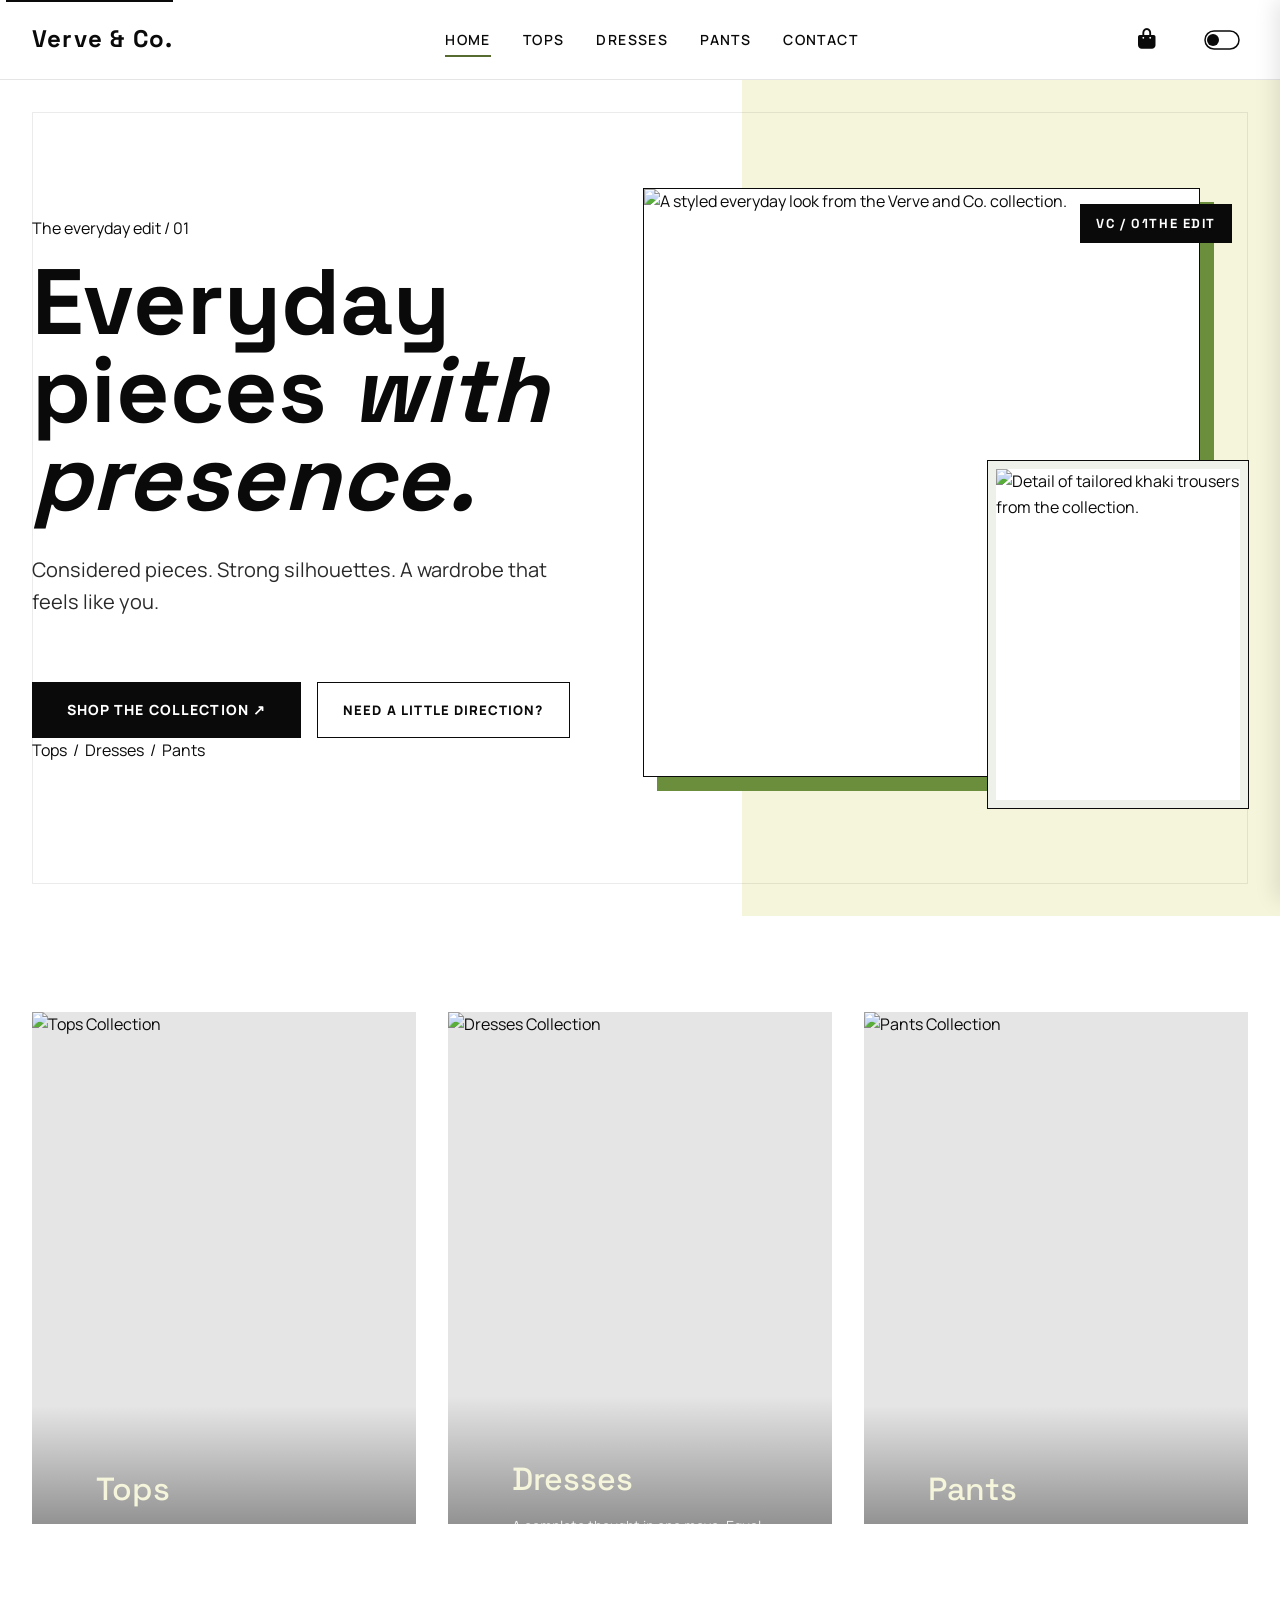
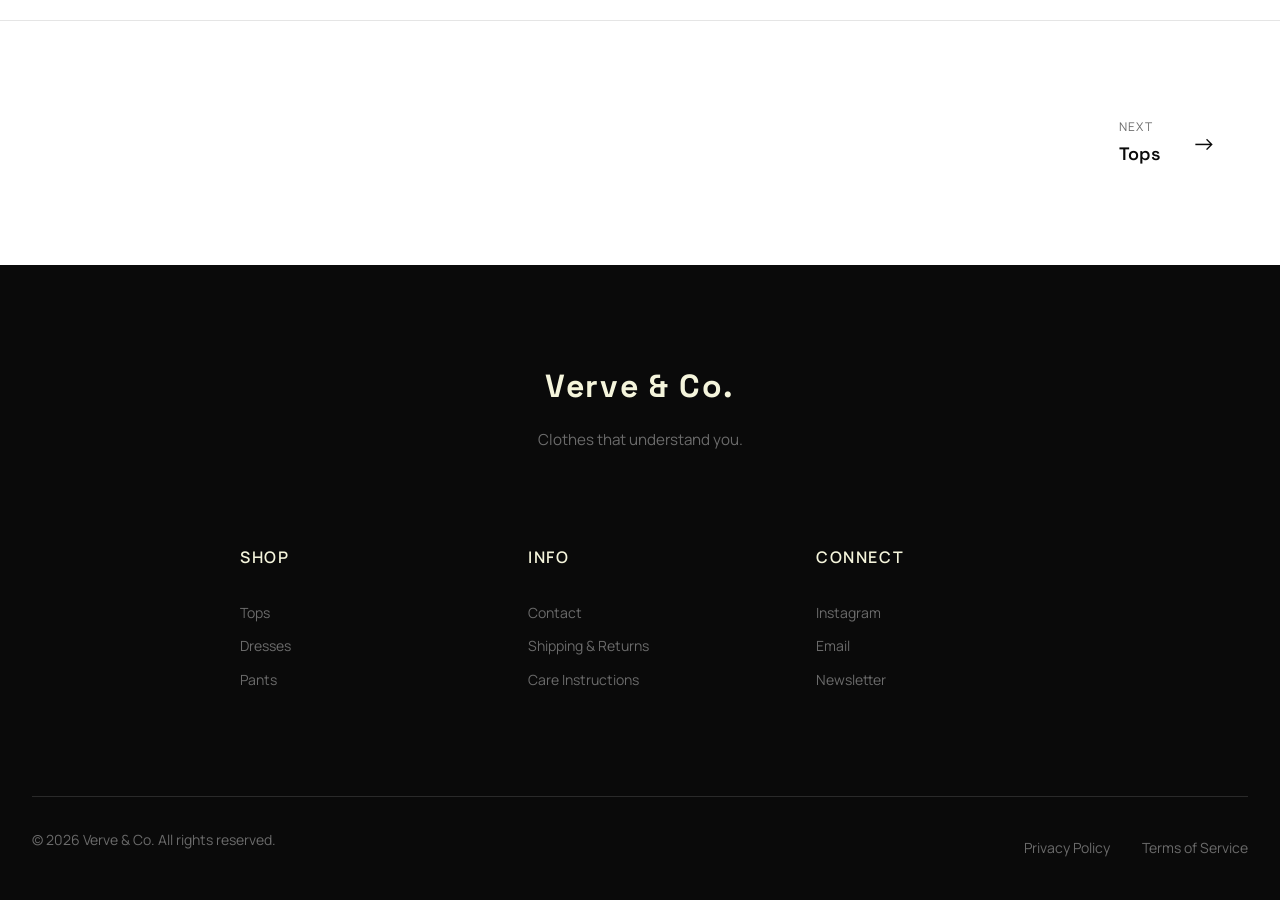
==== commit 4c4fa91b: "Art direct Verve & Co. homepage hero" ====
--- a/index.html
+++ b/index.html
@@ -32,40 +32,28 @@
   </header>
 
   <main id="main-content">
-    <section id="hero">
+    <section id="hero" aria-labelledby="hero-title">
       <div class="hero-grid">
         <div class="hero-text">
-          <h1>Everyday pieces with presence.</h1>
-          <p class="hero-deck">Verve &amp; Co. is built for the person who understands that a look should arrive before the introduction does. Sharp lines. Intentional fabrics.</p>
+          <p class="hero-kicker"><span class="hero-kicker-line" aria-hidden="true"></span> The everyday edit / 01</p>
+          <h1 id="hero-title">Everyday pieces <em>with presence.</em></h1>
+          <p class="hero-deck">Considered pieces. Strong silhouettes. A wardrobe that feels like you.</p>
           <div class="hero-actions">
-            <a href="pages/tops.html" class="hero-cta">Shop the Collection</a>
-            <a href="pages/contact.html" class="hero-secondary-link">Styling Help</a>
+            <a href="pages/tops.html" class="hero-cta">Shop the collection <span aria-hidden="true">↗</span></a>
+            <a href="pages/contact.html" class="hero-secondary-link">Need a little direction?</a>
           </div>
+          <p class="hero-footnote">Tops&nbsp; / &nbsp;Dresses&nbsp; / &nbsp;Pants</p>
         </div>
 
-        <div class="hero-visual" aria-label="Verve and Co. editorial fashion collage">
+        <div class="hero-visual" role="group" aria-label="Verve and Co. editorial fashion imagery">
           <figure class="hero-image hero-image-main">
-            <img src="https://res.cloudinary.com/dnkfg07ov/image/upload/v1776848104/Asymmetrical_Twist_Top_And_High_Waist_Maxi_Skirt_Set_cagn7u.jpg" alt="Verve and Co. hero look styled with clean everyday polish.">
+            <img src="https://res.cloudinary.com/dnkfg07ov/image/upload/v1776691004/download_23_pc0blh.jpg" alt="A styled everyday look from the Verve and Co. collection." fetchpriority="high">
           </figure>
           <figure class="hero-image hero-image-accent">
-            <img src="https://res.cloudinary.com/dnkfg07ov/image/upload/v1776691003/The_One_Styling_Trick_I_Wish_I_Knew_Sooner_oxauk1.jpg" alt="Khaki slim-fitting straight-leg pants from Verve and Co.">
+            <img src="https://res.cloudinary.com/dnkfg07ov/image/upload/v1776689967/Khaki_Slim-Fitting_Straight-Leg_Pants_With_Buckle_Khaki_Pants_Back_To_School_Clothes_Dress_Pants_Casual_Pants_Fall_Women_Clothes_Business_Women_Clothes_Earthy_Clothes_u3dkbm.jpg" alt="Detail of tailored khaki trousers from the collection." loading="lazy">
           </figure>
-          <p class="hero-issue-tag">The Edit</p>
-        </div>
-
-        <div class="hero-proof">
-          <div class="hero-proof-item">
-            <strong>New</strong>
-            <span>Fresh edits with a cleaner point of view</span>
-          </div>
-          <div class="hero-proof-item">
-            <strong>Sharp</strong>
-            <span>Pieces chosen for silhouette, polish, and mood</span>
-          </div>
-          <div class="hero-proof-item">
-            <strong>Direct</strong>
-            <span>Browse, select, add to cart, and move</span>
-          </div>
+          <p class="hero-issue-tag"><span>VC / 01</span><strong>The Edit</strong></p>
+          <p class="hero-image-caption">A study in everyday dressing <span>01 — 03</span></p>
         </div>
       </div>
     </section>
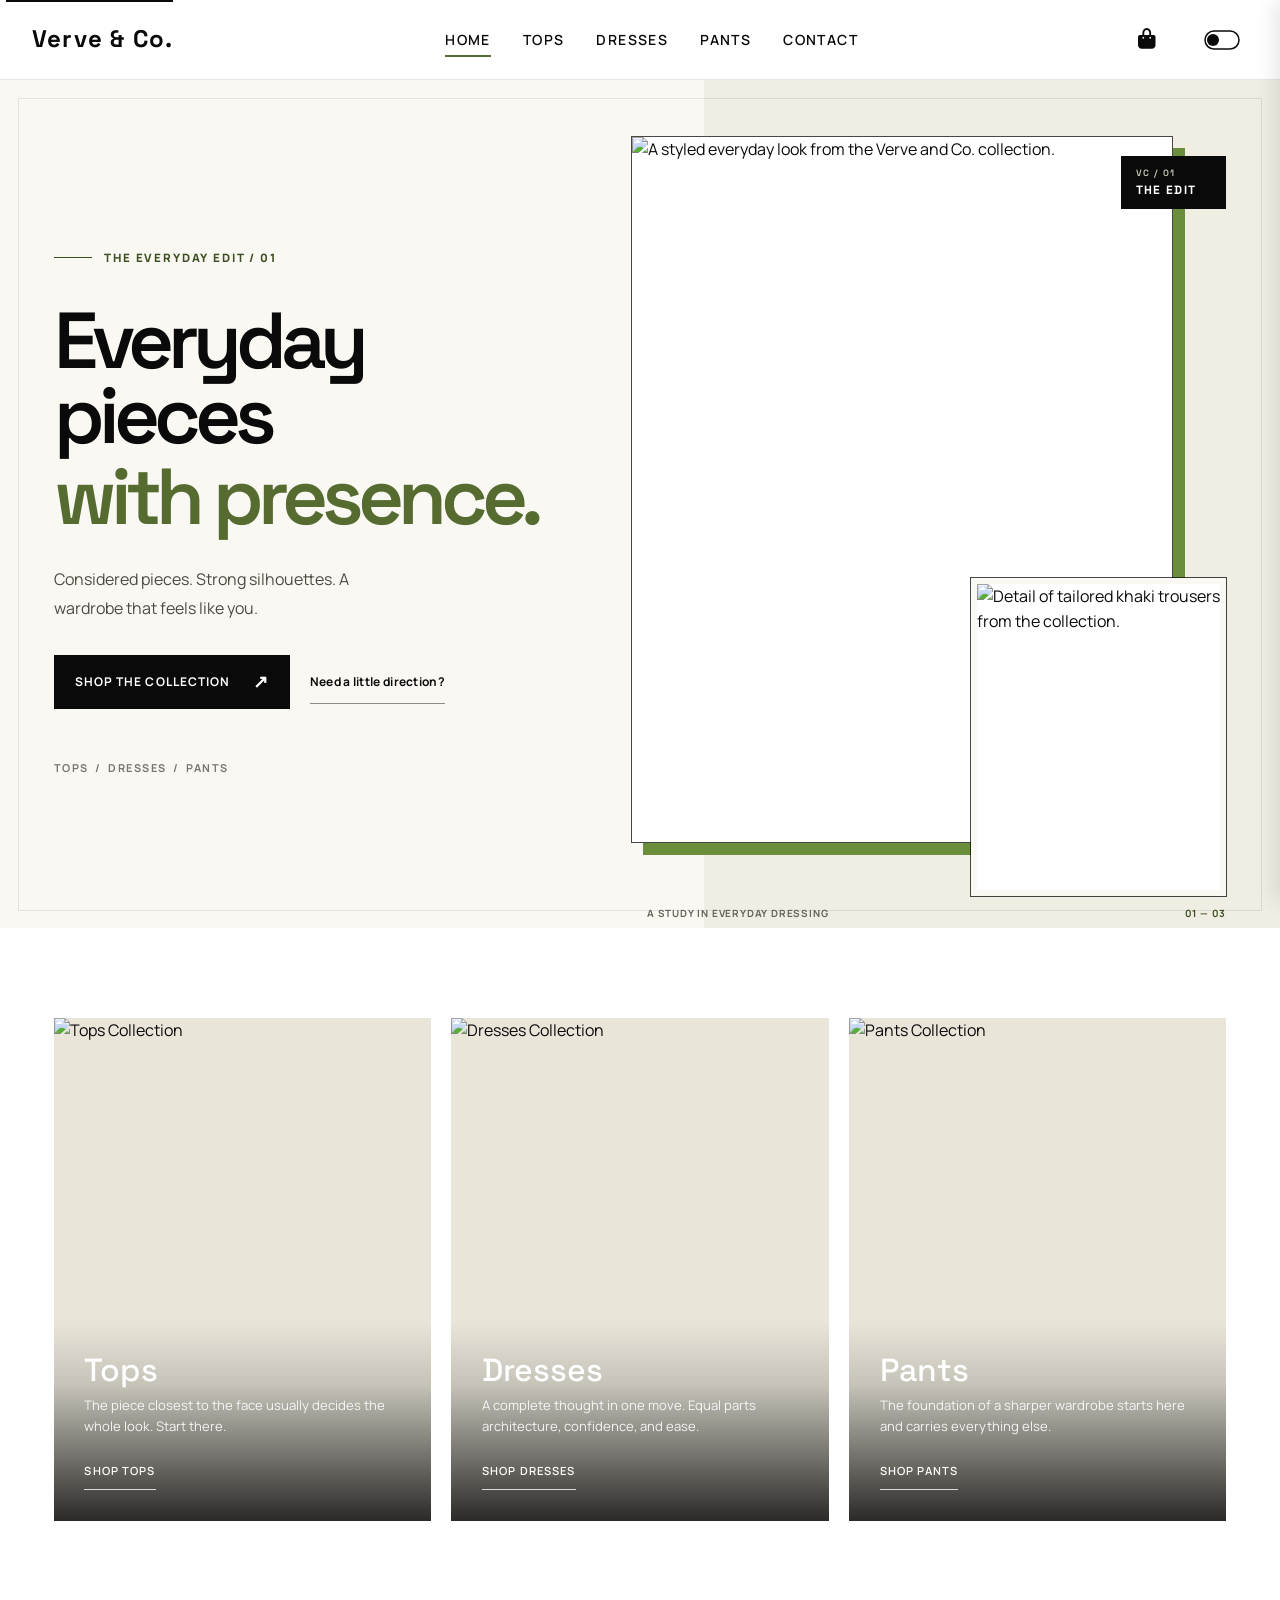
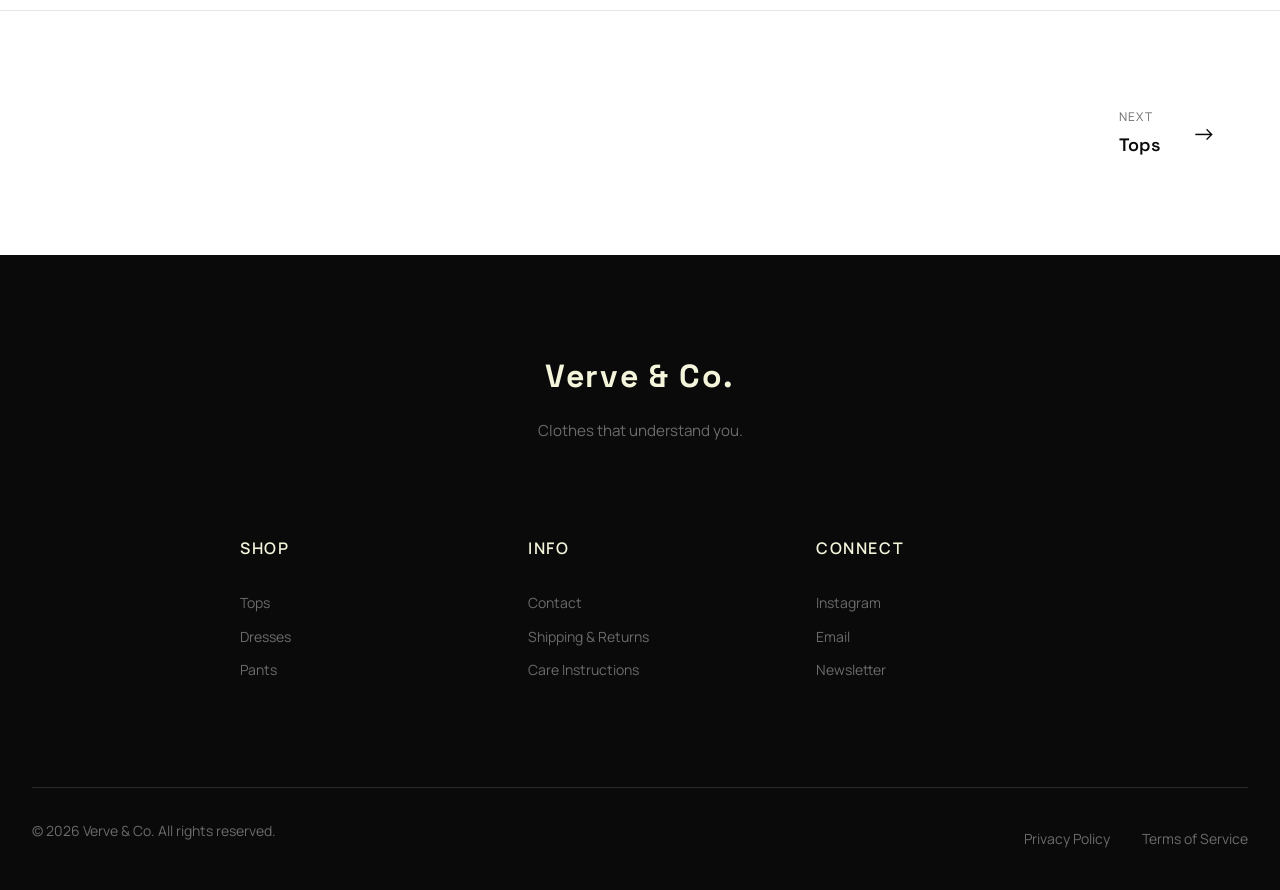
==== commit bbab440b: "Load Verve & Co. homepage art direction" ====
--- a/index.html
+++ b/index.html
@@ -11,6 +11,7 @@
   <link href="https://fonts.googleapis.com/css2?family=Space+Grotesk:wght@400;500;600;700&family=Manrope:wght@400;500;600;700;800&display=swap" rel="stylesheet">
   <link rel="stylesheet" href="https://cdnjs.cloudflare.com/ajax/libs/font-awesome/6.5.1/css/all.min.css">
   <link rel="stylesheet" href="css/style.css">
+  <link rel="stylesheet" href="css/home-hero.css">
 </head>
 <body data-page="index">
   <a href="#main-content" class="skip-link">Skip to main content</a>
--- a/css/home-hero.css
+++ b/css/home-hero.css
@@ -0,0 +1,42 @@
+/* Verve & Co. homepage art direction: editorial, tactile, restrained. */
+#hero{min-height:auto;padding:clamp(2rem,4.4vw,4.5rem) clamp(1.25rem,4.2vw,4rem) 2rem;background:linear-gradient(90deg,var(--cream) 0%,var(--cream) 55%,#f0ede2 55%,#f0ede2 100%);overflow:clip}
+#hero::before{inset:1.1rem;border-color:rgba(10,10,10,.09)}
+.hero-grid{width:min(100%,1500px);min-height:min(760px,calc(100svh - var(--header-height) - 3rem));grid-template-columns:minmax(0,.92fr) minmax(0,1.08fr);grid-template-rows:minmax(0,1fr);align-items:center;gap:clamp(2.5rem,5.5vw,6.5rem)}
+.hero-text{max-width:610px;padding:clamp(1rem,2.5vw,2.25rem) 0 clamp(1.5rem,3vw,3rem)}
+.hero-kicker{display:flex;align-items:center;gap:.75rem;margin:0 0 clamp(1.5rem,3vw,2.75rem);color:var(--olive-dark);font-size:.72rem;font-weight:800;letter-spacing:.16em;line-height:1.4;text-transform:uppercase}
+.hero-kicker-line{display:inline-block;width:2.4rem;height:1px;flex:0 0 auto;background:currentColor}
+.hero-text h1{max-width:650px;margin:0;font-size:clamp(3.8rem,6.2vw,6.25rem);font-weight:600;line-height:.94;letter-spacing:-.075em;text-wrap:balance}
+.hero-text h1 em{display:block;margin-top:.08em;color:var(--olive);font-style:normal}
+.hero-deck{max-width:360px;margin:clamp(1.5rem,2.4vw,2.25rem) 0 0;color:#4b4b43;font-size:clamp(1rem,1.15vw,1.12rem);line-height:1.8}
+.hero-actions{align-items:center;gap:1.25rem;margin-top:clamp(1.5rem,2.5vw,2.25rem)}
+.hero-cta{display:inline-flex;min-height:54px;align-items:center;justify-content:center;gap:1.4rem;padding:1rem 1.25rem;font-size:.75rem;font-weight:700;letter-spacing:.09em;line-height:1.2;text-align:left;white-space:nowrap}
+.hero-cta span{display:inline-block;font-size:1.1rem;line-height:1;transition:transform var(--transition-fast)}
+.hero-cta:hover span{transform:translate(3px,-3px)}
+.hero-secondary-link{min-height:44px;padding:.7rem 0;border:0;border-bottom:1px solid rgba(10,10,10,.45);font-size:.75rem;font-weight:700;letter-spacing:.025em;line-height:1.3;text-transform:none}
+.hero-secondary-link:hover{background:transparent;color:var(--olive-dark);border-color:var(--olive-dark)}
+.hero-footnote{margin:clamp(2.25rem,4vw,4rem) 0 0;color:#77766d;font-size:.68rem;font-weight:700;letter-spacing:.13em;line-height:1.5;text-transform:uppercase}
+.hero-visual{width:100%;min-width:0;min-height:clamp(470px,52vw,690px);align-self:stretch;margin:0}
+.hero-image-main{inset:0 9% 7% 0;border:1px solid rgba(10,10,10,.75);box-shadow:12px 12px 0 var(--olive-light)}
+.hero-image-main img{object-position:center 20%}
+.hero-image-accent{right:0;bottom:0;width:clamp(145px,23vw,255px);aspect-ratio:4/5;border:6px solid var(--cream);box-shadow:0 0 0 1px rgba(10,10,10,.75)}
+.hero-image-accent img{object-position:center}
+.hero-issue-tag{top:1.25rem;right:0;display:flex;flex-direction:column;gap:.35rem;min-width:105px;padding:.8rem .9rem .85rem;background:var(--black);letter-spacing:.1em}
+.hero-issue-tag span{color:#c9d1b9;font-size:.57rem;font-weight:600;letter-spacing:.16em}
+.hero-issue-tag strong{font-size:.75rem;font-weight:700}
+.hero-image-caption{position:absolute;right:0;bottom:-1.55rem;display:flex;justify-content:space-between;gap:1rem;width:calc(100% - 1rem);margin:0;color:#646459;font-size:.62rem;font-weight:700;letter-spacing:.08em;line-height:1.4;text-transform:uppercase}
+.hero-image-caption span{flex-shrink:0;color:var(--olive-dark)}
+.hero-proof{display:none}
+.categories-preview{gap:clamp(.75rem,1.6vw,1.5rem);padding:clamp(4rem,7vw,7rem) clamp(1.25rem,4.2vw,4rem)}
+.category-card{background:#e9e5d9}
+.category-card img{transition:transform 700ms cubic-bezier(.2,.65,.3,1)}
+.category-info{transform:translateY(0);padding:clamp(1.25rem,2.4vw,2.25rem);background:linear-gradient(to top,rgba(0,0,0,.82),rgba(0,0,0,.15) 68%,transparent)}
+.category-info h3{margin-bottom:.4rem;color:#fff;font-size:clamp(1.6rem,2.5vw,2.25rem)}
+.category-info p{max-width:28rem;margin-bottom:1rem;font-size:.82rem;line-height:1.55}
+.category-info span{padding:.6rem 0;border:0;border-bottom:1px solid rgba(255,255,255,.8);font-size:.7rem}
+.category-card:hover .category-info span,.category-info a:hover{background:transparent;color:#fff;border-color:#fff}
+.category-card:focus-visible,.hero-cta:focus-visible,.hero-secondary-link:focus-visible{outline:3px solid var(--olive);outline-offset:4px}
+@media(min-width:1500px){.hero-grid{min-height:740px}}
+@media(max-width:1024px){#hero{padding:3rem 1.5rem 2rem}.hero-grid{min-height:0;grid-template-columns:minmax(0,.95fr) minmax(0,1.05fr);gap:2.5rem}.hero-text h1{font-size:clamp(3.5rem,6.4vw,5rem)}.hero-visual{min-height:520px}.hero-actions{align-items:flex-start;flex-direction:column;gap:.8rem}.categories-preview{padding-top:4rem}}
+@media(max-width:768px){#hero{padding:2rem 1.25rem 3.25rem;background:linear-gradient(180deg,var(--cream) 0%,var(--cream) 57%,#f0ede2 57%,#f0ede2 100%)}#hero::before{inset:.65rem}.hero-grid{grid-template-columns:minmax(0,1fr);grid-template-rows:auto auto;gap:2rem}.hero-text{max-width:620px;padding:1.5rem 0 .25rem}.hero-kicker{margin-bottom:1.5rem;font-size:.66rem}.hero-text h1{max-width:590px;font-size:clamp(3.5rem,10.5vw,5.7rem);line-height:.95}.hero-deck{max-width:390px;margin-top:1.25rem;font-size:1rem;line-height:1.7}.hero-actions{flex-direction:row;flex-wrap:wrap;align-items:center;gap:1rem 1.25rem;margin-top:1.5rem}.hero-footnote{margin-top:1.5rem;font-size:.62rem}.hero-visual{min-height:clamp(410px,105vw,620px);width:calc(100% - .25rem);margin-bottom:1.25rem}.hero-image-main{inset:0 10% 6% 0;box-shadow:8px 8px 0 var(--olive-light)}.hero-image-accent{width:clamp(140px,35vw,220px);border-width:5px}.hero-issue-tag{top:.75rem;min-width:92px;padding:.65rem .7rem}.hero-image-caption{bottom:-1.5rem;width:100%;font-size:.56rem}.categories-preview{grid-template-columns:1fr;gap:1rem;padding:3.5rem 1.25rem}.category-card{aspect-ratio:5/4}.category-info{padding:1.25rem}.category-info p{max-width:26rem}}
+@media(max-width:480px){#hero{padding:1.5rem 1rem 2.75rem}.hero-text h1{font-size:clamp(3.1rem,13vw,4rem);letter-spacing:-.07em}.hero-actions{align-items:flex-start;flex-direction:column;gap:.75rem}.hero-cta{width:100%;justify-content:space-between}.hero-visual{min-height:390px}.hero-image-main{inset:0 8% 7% 0}.hero-image-accent{width:42%}.hero-image-caption{font-size:.5rem;letter-spacing:.05em}.categories-preview{padding:2.75rem 1rem}.category-card{aspect-ratio:4/5}}
+@media(prefers-reduced-motion:reduce){.category-card img,.hero-cta span{transition:none}}
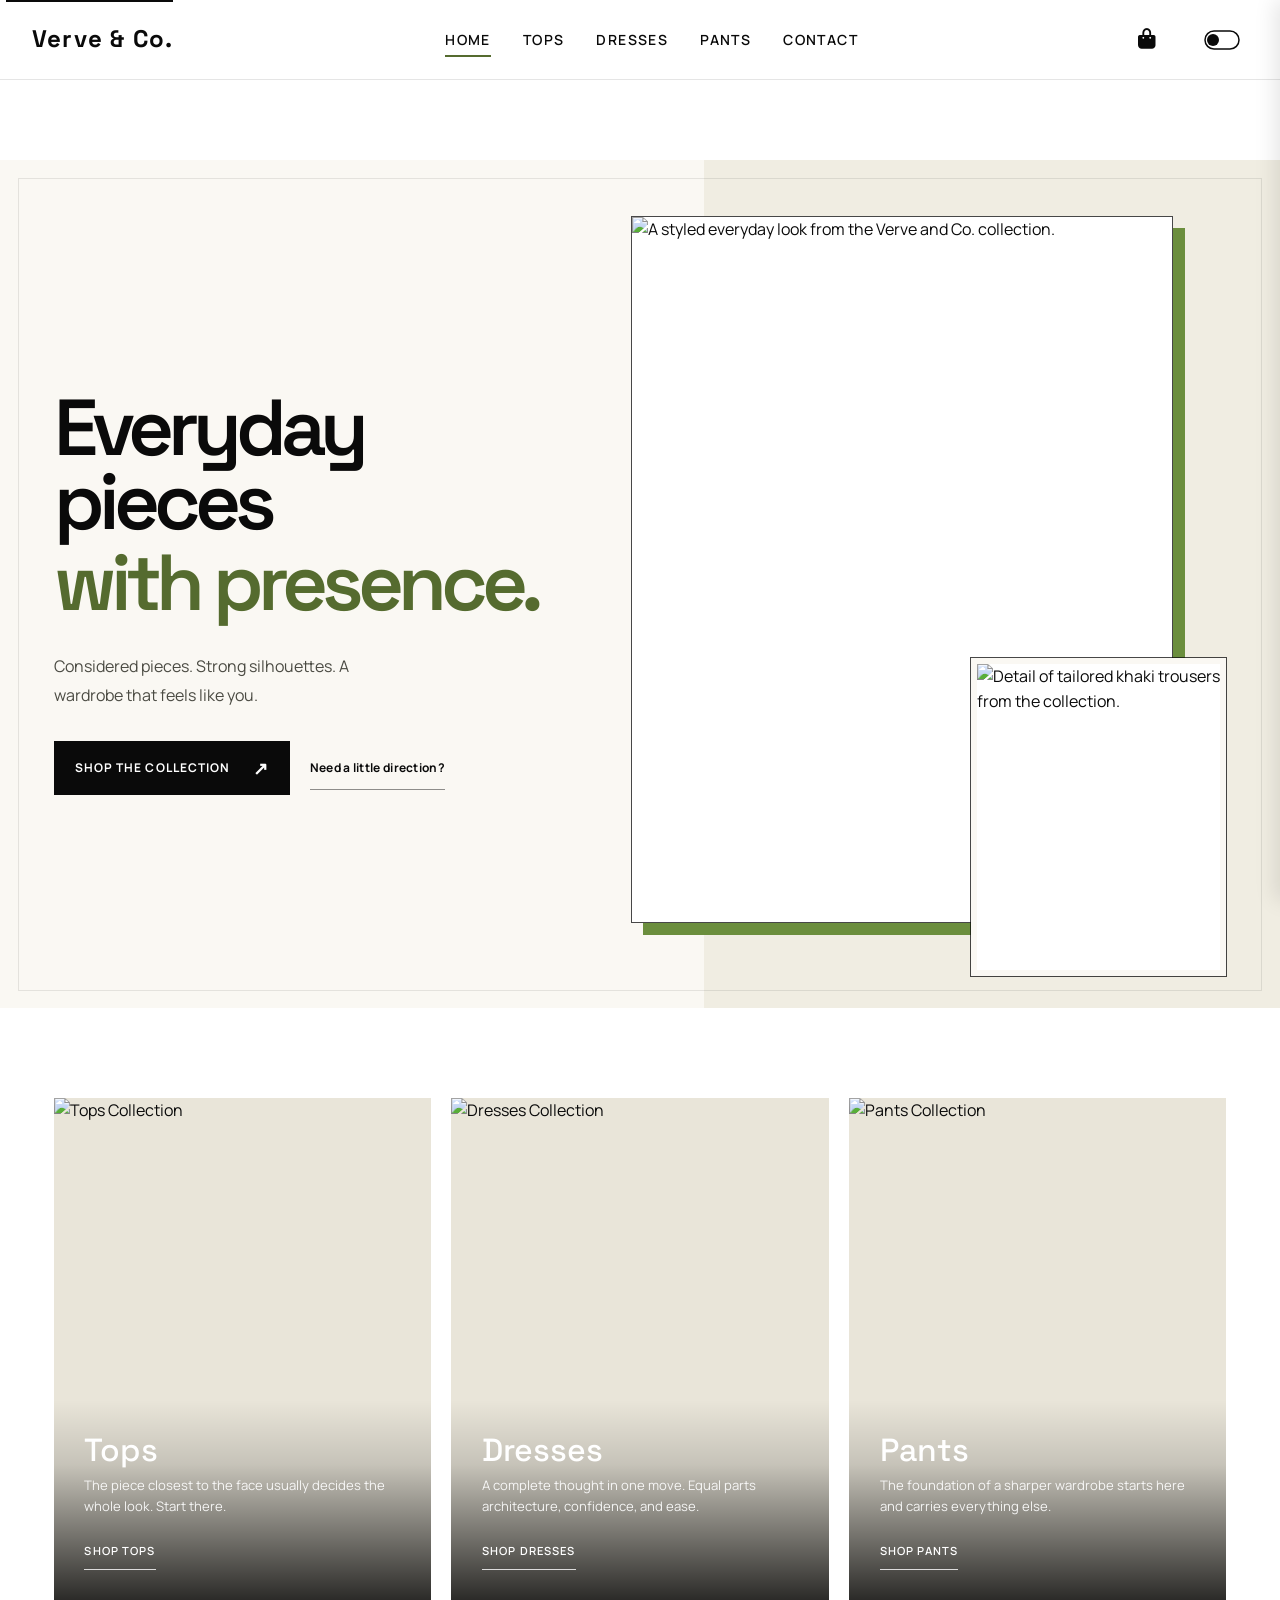
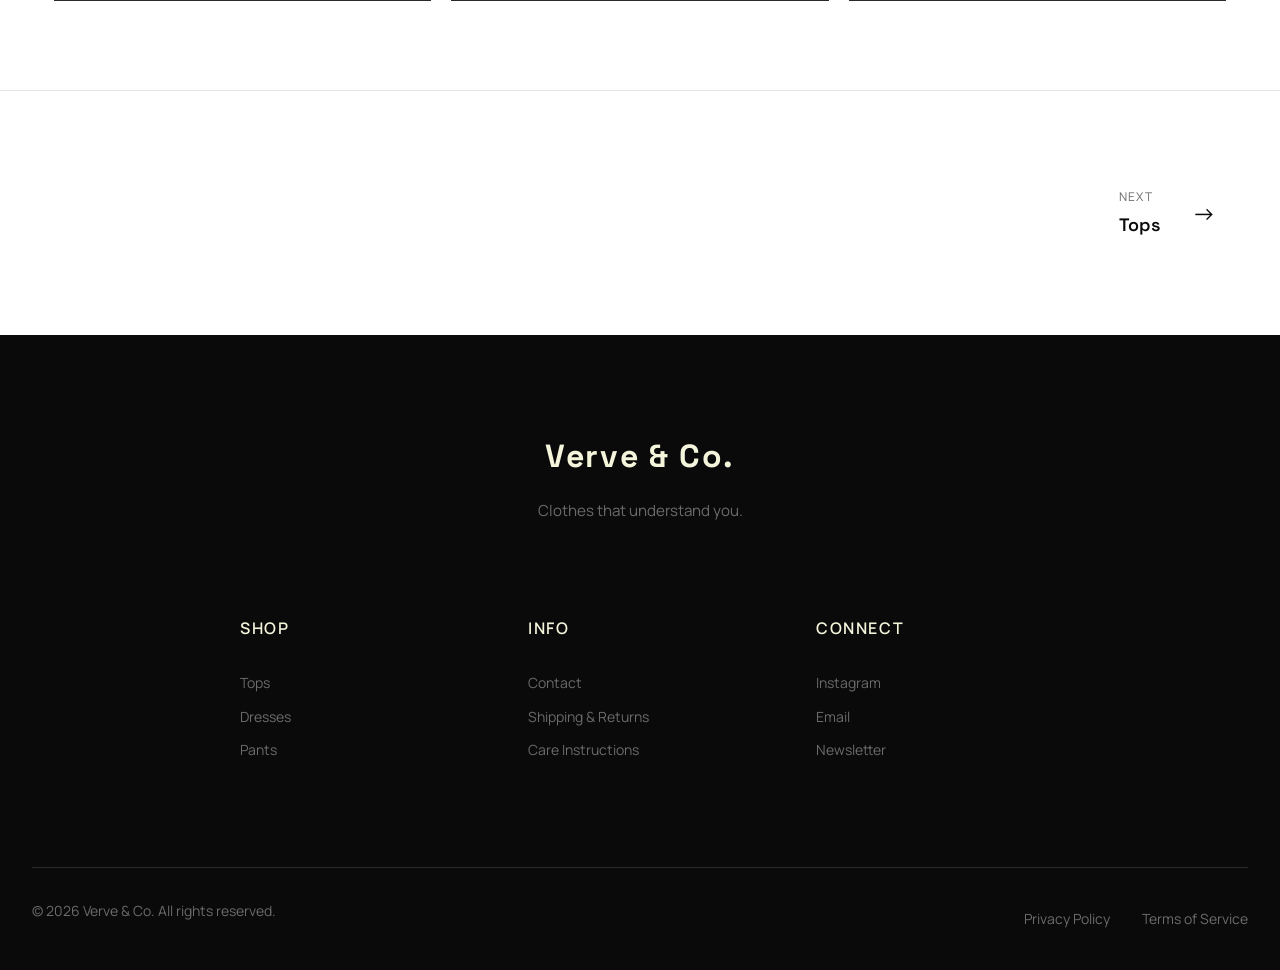
==== commit cf8d0c3e: "Simplify homepage hero by removing decorative labels" ====
--- a/index.html
+++ b/index.html
@@ -36,14 +36,12 @@
     <section id="hero" aria-labelledby="hero-title">
       <div class="hero-grid">
         <div class="hero-text">
-          <p class="hero-kicker"><span class="hero-kicker-line" aria-hidden="true"></span> The everyday edit / 01</p>
           <h1 id="hero-title">Everyday pieces <em>with presence.</em></h1>
           <p class="hero-deck">Considered pieces. Strong silhouettes. A wardrobe that feels like you.</p>
           <div class="hero-actions">
             <a href="pages/tops.html" class="hero-cta">Shop the collection <span aria-hidden="true">↗</span></a>
             <a href="pages/contact.html" class="hero-secondary-link">Need a little direction?</a>
           </div>
-          <p class="hero-footnote">Tops&nbsp; / &nbsp;Dresses&nbsp; / &nbsp;Pants</p>
         </div>
 
         <div class="hero-visual" role="group" aria-label="Verve and Co. editorial fashion imagery">
@@ -53,8 +51,6 @@
           <figure class="hero-image hero-image-accent">
             <img src="https://res.cloudinary.com/dnkfg07ov/image/upload/v1776689967/Khaki_Slim-Fitting_Straight-Leg_Pants_With_Buckle_Khaki_Pants_Back_To_School_Clothes_Dress_Pants_Casual_Pants_Fall_Women_Clothes_Business_Women_Clothes_Earthy_Clothes_u3dkbm.jpg" alt="Detail of tailored khaki trousers from the collection." loading="lazy">
           </figure>
-          <p class="hero-issue-tag"><span>VC / 01</span><strong>The Edit</strong></p>
-          <p class="hero-image-caption">A study in everyday dressing <span>01 — 03</span></p>
         </div>
       </div>
     </section>
--- a/css/style.css
+++ b/css/style.css
@@ -136,7 +136,6 @@
   overflow: hidden;
 }
 
-
 h1, h2, h3, h4, h5, h6 {
   font-family: var(--font-heading);
   font-weight: 500;
@@ -177,14 +176,13 @@
 }
 
 header {
-  position: fixed;
-  top: 0;
-  left: 0;
+  position: relative;
+
   right: 0;
   height: var(--header-height);
   background-color: var(--white);
   border-bottom: 1px solid var(--grey-light);
-  z-index: 1000;
+  z-index: 100;
   display: flex;
   align-items: center;
   justify-content: space-between;
@@ -193,18 +191,6 @@
   transition: height var(--transition-medium), background-color var(--transition-medium), backdrop-filter var(--transition-medium), box-shadow var(--transition-medium);
 }
 
-header.scrolled {
-  height: calc(var(--header-height) - 15px);
-  background-color: rgba(255, 255, 255, 0.85);
-  backdrop-filter: blur(12px);
-  border-bottom-color: transparent;
-  box-shadow: 0 4px 30px rgba(0, 0, 0, 0.08);
-}
-
-[data-theme="dark"] header.scrolled {
-  background-color: rgba(10, 10, 10, 0.85);
-  box-shadow: 0 4px 30px rgba(0, 0, 0, 0.5);
-}
 
 .mobile-menu-toggle {
   display: none;
@@ -305,12 +291,10 @@
   color: var(--olive);
 }
 
-
 main {
   margin-top: var(--header-height);
   min-height: calc(100vh - var(--header-height));
 }
-
 
 #hero {
   min-height: calc(100vh - var(--header-height));
@@ -513,7 +497,6 @@
   color: #0A0A0A;
 }
 
-
 .categories-preview {
   display: grid;
   grid-template-columns: repeat(3, 1fr);
@@ -608,7 +591,6 @@
   color: var(--black);
 }
 
-
 .category-hero {
   padding: var(--space-xl) var(--space-md);
   background-size: cover;
@@ -652,7 +634,6 @@
   line-height: 1.8;
   color: rgba(255, 255, 255, 0.95);
 }
-
 
 .product-filters {
   padding: 0 var(--space-md);
@@ -729,7 +710,6 @@
   font-size: 1.35rem;
   line-height: 1;
 }
-
 
 .products-grid {
   display: grid;
@@ -1114,7 +1094,6 @@
   background-color: var(--olive-dark);
 }
 
-
 .pagination {
   display: flex;
   justify-content: center;
@@ -1164,7 +1143,6 @@
   background-color: var(--cream);
   color: var(--grey-dark);
 }
-
 
 .cart-overlay {
   position: fixed;
@@ -1670,7 +1648,6 @@
   line-height: 1.7;
   font-style: italic;
 }
-
 
 .contact-section {
   padding: var(--space-xl) var(--space-md);
@@ -1821,7 +1798,6 @@
   text-decoration: underline;
 }
 
-
 .page-navigation {
   display: flex;
   justify-content: space-between;
@@ -1965,7 +1941,6 @@
   box-shadow: 0 5px 20px rgba(0, 0, 0, 0.2);
   transition: opacity 0.3s ease;
 }
-
 
 @media (max-width: 1024px) {
   #hero {
@@ -2491,3 +2466,416 @@
 .add-to-cart:active {
   transform: scale(0.97);
 }
+
+/* Keep desktop and mobile navigation links transparent in dark mode.
+   The mobile dropdown may use a panel surface, but individual links should
+   never render as separate dark tiles. */
+[data-theme="dark"] header nav a,
+[data-theme="dark"] header nav a:hover,
+[data-theme="dark"] header nav a:focus-visible,
+[data-theme="dark"] header nav a.active {
+  background: transparent !important;
+  box-shadow: none;
+}
+
+[data-theme="dark"] header nav li,
+[data-theme="dark"] header nav ul {
+  background: transparent;
+}
+
+/* Desktop navigation sits directly on the header; only the mobile dropdown
+   should have its own panel surface in dark mode. */
+@media (min-width: 769px) {
+  [data-theme="dark"] header nav {
+    background: transparent !important;
+    border-color: transparent !important;
+    box-shadow: none !important;
+  }
+}
+
+/* Keep the complete product quick-view visible together in a normal desktop viewport. */
+.product-modal-overlay {
+  padding: 1rem;
+}
+
+.product-modal {
+  max-height: 94dvh;
+  overflow: hidden;
+}
+
+.modal-content {
+  height: min(86dvh, 760px);
+  min-height: 0;
+  gap: clamp(1rem, 2.5vw, 2rem);
+  overflow: hidden;
+}
+
+.modal-image {
+  min-height: 0;
+  height: 100%;
+  padding: clamp(0.75rem, 2vw, 1.5rem);
+}
+
+.modal-image img {
+  max-height: calc(86dvh - 3rem);
+}
+
+.modal-details {
+  min-height: 0;
+  overflow-y: auto;
+  padding: clamp(1rem, 2.5vh, 2rem) clamp(1rem, 2vw, 1.75rem);
+}
+
+.modal-kicker {
+  margin-bottom: 0.5rem;
+  font-size: 0.72rem;
+}
+
+.modal-description {
+  font-size: 1rem;
+  line-height: 1.45;
+  margin-bottom: 0.65rem;
+}
+
+.modal-price {
+  font-size: 1.5rem;
+  margin-bottom: 0.75rem;
+}
+
+.modal-form {
+  gap: 0.65rem;
+}
+
+.modal-form .form-group {
+  gap: 0.3rem;
+}
+
+.modal-form label {
+  font-size: 0.75rem;
+}
+
+.modal-form .size-select {
+  padding: 0.65rem 0.8rem;
+  font-size: 0.9rem;
+  border-radius: 0.5rem;
+}
+
+.modal-form .qty-btn {
+  width: 34px;
+  height: 34px;
+}
+
+.modal-form .quantity-input {
+  width: 48px;
+  padding: 0.35rem;
+}
+
+.modal-note {
+  min-height: 54px;
+  padding: 0.5rem 0.65rem;
+  font-size: 0.875rem;
+  resize: vertical;
+}
+
+.modal-add-to-cart {
+  min-height: 48px;
+  padding: 0.75rem 1rem;
+  margin-top: 0.15rem;
+}
+
+@media (max-width: 700px) {
+  .product-modal-overlay {
+    padding: 0.5rem;
+  }
+
+  .product-modal {
+    max-height: 96dvh;
+    overflow-y: auto;
+  }
+
+  .modal-content {
+    height: auto;
+    grid-template-columns: minmax(0, 1fr);
+    gap: 0;
+    overflow: visible;
+  }
+
+  .modal-image {
+    height: min(34dvh, 280px);
+    min-height: 0;
+  }
+
+  .modal-image img {
+    max-height: calc(34dvh - 1.5rem);
+  }
+
+  .modal-details {
+    overflow: visible;
+    padding: 1rem 1.1rem 1.25rem;
+  }
+
+  .modal-description {
+    font-size: 0.95rem;
+  }
+
+  .modal-price {
+    font-size: 1.35rem;
+  }
+
+  .modal-close {
+    top: 0.5rem;
+    right: 0.5rem;
+    width: 34px;
+    height: 34px;
+    background: rgba(255, 255, 255, 0.92);
+  }
+}
+
+/* Final viewport-fit override for the product quick view: keep the image,
+   product copy, selectors and Add to Cart action visible together. */
+.product-modal-overlay {
+  padding: 0.75rem;
+}
+
+.product-modal {
+  width: min(900px, 100%);
+  max-height: 90dvh;
+  overflow: hidden;
+}
+
+.modal-content {
+  height: min(78dvh, 640px);
+  min-height: 0;
+  grid-template-columns: minmax(0, 0.9fr) minmax(0, 1fr);
+  gap: 1rem;
+  overflow: hidden;
+}
+
+.modal-image {
+  height: 100%;
+  min-height: 0;
+  padding: 0.75rem;
+}
+
+.modal-image img {
+  width: 100%;
+  height: 100%;
+  max-height: 100%;
+  object-fit: contain;
+}
+
+.modal-details {
+  min-height: 0;
+  overflow: hidden;
+  justify-content: center;
+  padding: 1rem 1.25rem 1rem 0.5rem;
+}
+
+.modal-kicker {
+  margin-bottom: 0.35rem;
+  font-size: 0.7rem;
+}
+
+.modal-description {
+  font-size: 0.95rem;
+  line-height: 1.4;
+  margin-bottom: 0.45rem;
+}
+
+.modal-price {
+  font-size: 1.4rem;
+  margin-bottom: 0.55rem;
+}
+
+.modal-form {
+  gap: 0.45rem;
+}
+
+.modal-form .form-group {
+  gap: 0.2rem;
+}
+
+.modal-form label {
+  font-size: 0.72rem;
+}
+
+.modal-form .size-select {
+  padding: 0.55rem 0.75rem;
+  font-size: 0.9rem;
+  border-radius: 0.4rem;
+}
+
+.modal-form .qty-btn {
+  width: 32px;
+  height: 32px;
+}
+
+.modal-form .quantity-input {
+  width: 46px;
+  padding: 0.3rem;
+}
+
+.modal-form .field-error {
+  font-size: 0.75rem;
+  min-height: 0;
+}
+
+.modal-note {
+  min-height: 42px;
+  padding: 0.4rem 0.55rem;
+  font-size: 0.8rem;
+}
+
+.modal-add-to-cart {
+  min-height: 46px;
+  padding: 0.7rem 0.8rem;
+  margin-top: 0.1rem;
+}
+
+@media (max-width: 768px) {
+  .product-modal {
+    max-height: 94dvh;
+    overflow-y: auto;
+  }
+
+  .modal-content {
+    height: auto;
+    grid-template-columns: minmax(0, 1fr);
+    gap: 0;
+    overflow: visible;
+  }
+
+  .modal-image {
+    height: 25dvh;
+    min-height: 150px;
+    max-height: 220px;
+  }
+
+  .modal-image img {
+    height: 100%;
+    max-height: 100%;
+  }
+
+  .modal-details {
+    overflow: visible;
+    padding: 0.75rem 1rem 1rem;
+  }
+
+  .modal-form {
+    gap: 0.35rem;
+  }
+
+  .modal-form .form-group:has(.modal-note) {
+    display: none;
+  }
+
+  .modal-add-to-cart {
+    margin-top: 0.2rem;
+  }
+}
+
+@media (max-height: 700px) and (min-width: 769px) {
+  .modal-content {
+    height: 84dvh;
+  }
+
+  .modal-details {
+    padding-top: 0.5rem;
+    padding-bottom: 0.5rem;
+  }
+
+  .modal-form .form-group:has(.modal-note) {
+    display: none;
+  }
+}
+
+
+
+/* Category listing cards: keep the product image, name, description and price
+   visible together without making each card unnecessarily tall. */
+.products-grid {
+  grid-template-columns: repeat(3, minmax(0, 1fr));
+  column-gap: clamp(1rem, 2vw, 1.75rem);
+  row-gap: clamp(1.25rem, 2.5vw, 2rem);
+}
+
+.product-image {
+  aspect-ratio: 4 / 4.6;
+}
+
+.product-info {
+  padding: clamp(0.85rem, 1.4vw, 1.25rem);
+}
+
+.product-info h3 {
+  font-size: clamp(1rem, 1.15vw, 1.2rem);
+  line-height: 1.3;
+  margin-bottom: 0.4rem;
+}
+
+.product-description {
+  font-size: 0.84rem;
+  line-height: 1.45;
+  margin-bottom: 0.65rem;
+  display: -webkit-box;
+  -webkit-line-clamp: 3;
+  -webkit-box-orient: vertical;
+  overflow: hidden;
+}
+
+.product-price {
+  font-size: 1rem;
+  margin-bottom: 0.75rem;
+}
+
+.add-to-cart {
+  padding: 0.7rem 0.85rem;
+  font-size: 0.78rem;
+}
+
+@media (max-width: 900px) {
+  .products-grid {
+    grid-template-columns: repeat(2, minmax(0, 1fr));
+    gap: 1.25rem;
+    padding: 1.25rem 1rem 3rem;
+  }
+
+  .product-image {
+    aspect-ratio: 4 / 4.8;
+  }
+}
+
+@media (max-width: 520px) {
+  .products-grid {
+    grid-template-columns: repeat(2, minmax(0, 1fr));
+    gap: 0.75rem;
+    padding: 0.85rem 0.75rem 2rem;
+  }
+
+  .product-info {
+    padding: 0.65rem;
+  }
+
+  .product-info h3 {
+    font-size: 0.9rem;
+    margin-bottom: 0.3rem;
+  }
+
+  .product-description {
+    font-size: 0.75rem;
+    line-height: 1.35;
+    -webkit-line-clamp: 3;
+    margin-bottom: 0.45rem;
+  }
+
+  .product-price {
+    font-size: 0.9rem;
+    margin-bottom: 0.55rem;
+  }
+
+  .add-to-cart {
+    padding: 0.65rem 0.4rem;
+    font-size: 0.68rem;
+    letter-spacing: 0.04em;
+  }
+}
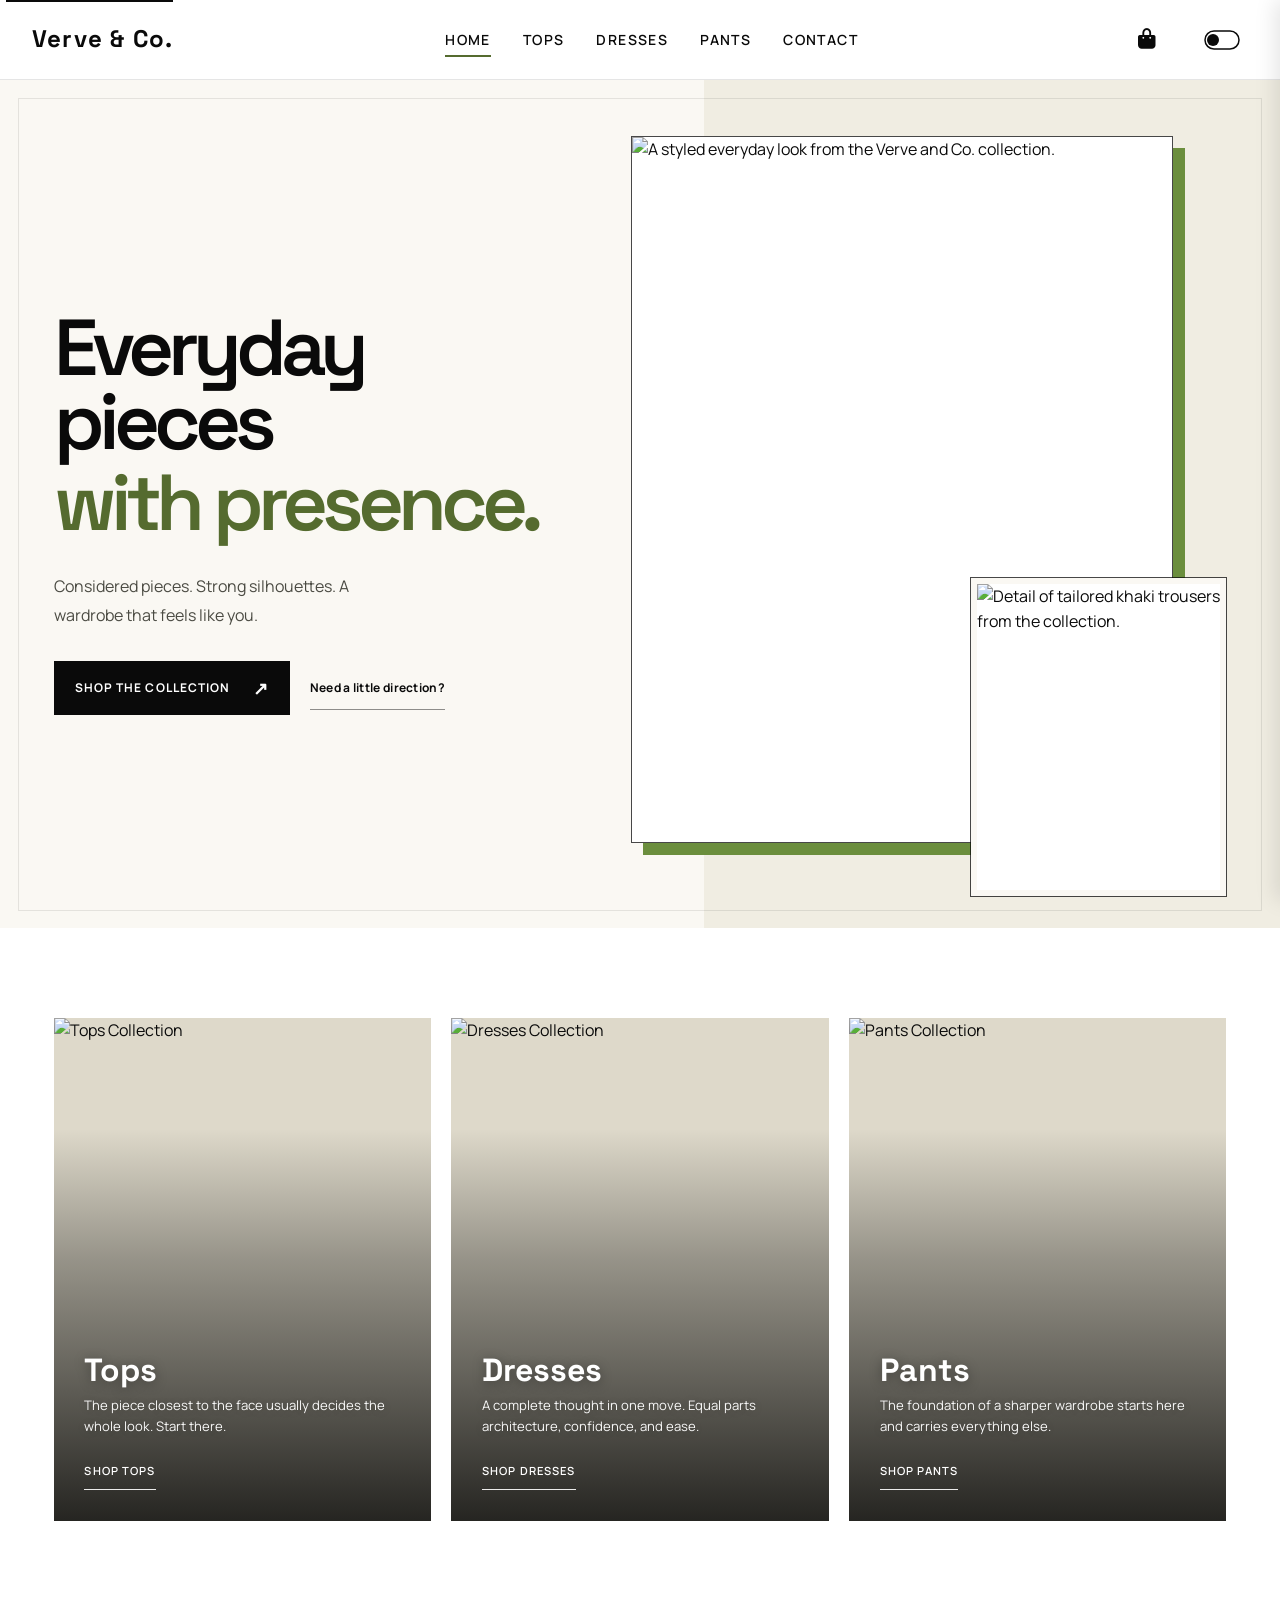
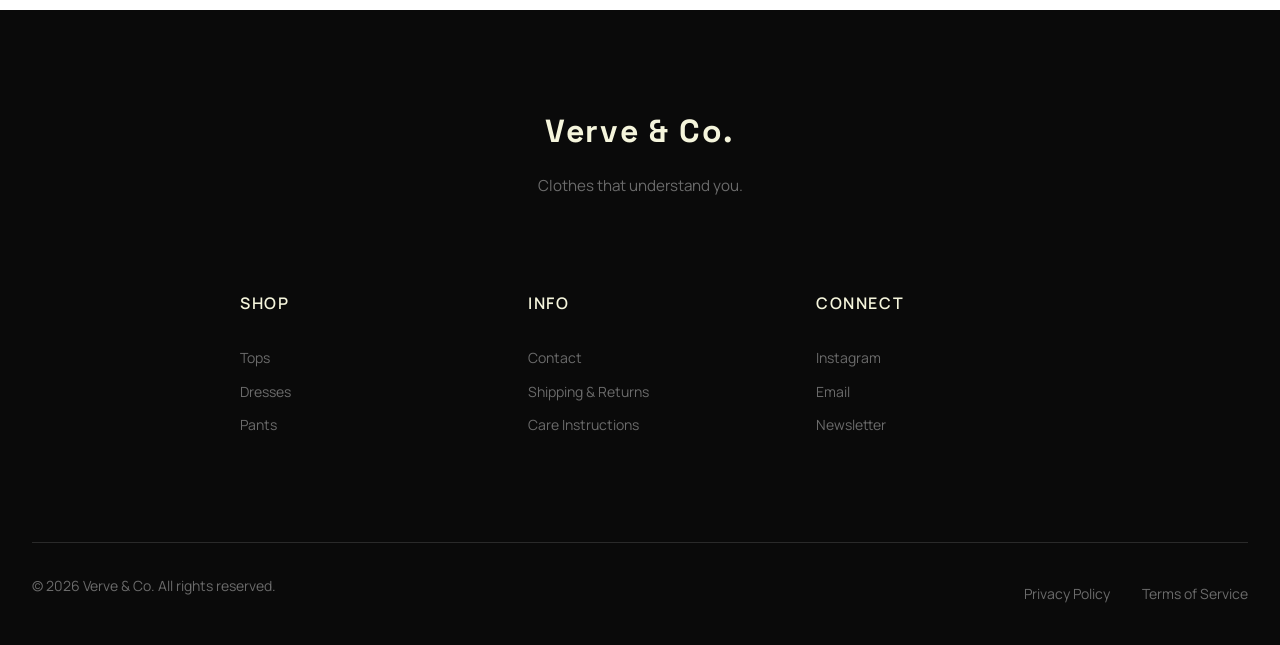
==== commit ecb4b5b5: "Remove redundant next-page navigation from homepage" ====
--- a/index.html
+++ b/index.html
@@ -83,18 +83,6 @@
         </div>
       </a>
     </section>
-
-
-    <div class="page-navigation">
-      <div></div>
-      <a href="pages/tops.html" class="next-page">
-        <div class="page-nav-content">
-          <span class="page-nav-label">Next</span>
-          <span class="page-nav-title">Tops</span>
-        </div>
-        <span class="page-nav-arrow">&rarr;</span>
-      </a>
-    </div>
   </main>
 
   <footer>
--- a/css/home-hero.css
+++ b/css/home-hero.css
@@ -3,8 +3,6 @@
 #hero::before{inset:1.1rem;border-color:rgba(10,10,10,.09)}
 .hero-grid{width:min(100%,1500px);min-height:min(760px,calc(100svh - var(--header-height) - 3rem));grid-template-columns:minmax(0,.92fr) minmax(0,1.08fr);grid-template-rows:minmax(0,1fr);align-items:center;gap:clamp(2.5rem,5.5vw,6.5rem)}
 .hero-text{max-width:610px;padding:clamp(1rem,2.5vw,2.25rem) 0 clamp(1.5rem,3vw,3rem)}
-.hero-kicker{display:flex;align-items:center;gap:.75rem;margin:0 0 clamp(1.5rem,3vw,2.75rem);color:var(--olive-dark);font-size:.72rem;font-weight:800;letter-spacing:.16em;line-height:1.4;text-transform:uppercase}
-.hero-kicker-line{display:inline-block;width:2.4rem;height:1px;flex:0 0 auto;background:currentColor}
 .hero-text h1{max-width:650px;margin:0;font-size:clamp(3.8rem,6.2vw,6.25rem);font-weight:600;line-height:.94;letter-spacing:-.075em;text-wrap:balance}
 .hero-text h1 em{display:block;margin-top:.08em;color:var(--olive);font-style:normal}
 .hero-deck{max-width:360px;margin:clamp(1.5rem,2.4vw,2.25rem) 0 0;color:#4b4b43;font-size:clamp(1rem,1.15vw,1.12rem);line-height:1.8}
@@ -14,17 +12,11 @@
 .hero-cta:hover span{transform:translate(3px,-3px)}
 .hero-secondary-link{min-height:44px;padding:.7rem 0;border:0;border-bottom:1px solid rgba(10,10,10,.45);font-size:.75rem;font-weight:700;letter-spacing:.025em;line-height:1.3;text-transform:none}
 .hero-secondary-link:hover{background:transparent;color:var(--olive-dark);border-color:var(--olive-dark)}
-.hero-footnote{margin:clamp(2.25rem,4vw,4rem) 0 0;color:#77766d;font-size:.68rem;font-weight:700;letter-spacing:.13em;line-height:1.5;text-transform:uppercase}
 .hero-visual{width:100%;min-width:0;min-height:clamp(470px,52vw,690px);align-self:stretch;margin:0}
 .hero-image-main{inset:0 9% 7% 0;border:1px solid rgba(10,10,10,.75);box-shadow:12px 12px 0 var(--olive-light)}
 .hero-image-main img{object-position:center 20%}
 .hero-image-accent{right:0;bottom:0;width:clamp(145px,23vw,255px);aspect-ratio:4/5;border:6px solid var(--cream);box-shadow:0 0 0 1px rgba(10,10,10,.75)}
 .hero-image-accent img{object-position:center}
-.hero-issue-tag{top:1.25rem;right:0;display:flex;flex-direction:column;gap:.35rem;min-width:105px;padding:.8rem .9rem .85rem;background:var(--black);letter-spacing:.1em}
-.hero-issue-tag span{color:#c9d1b9;font-size:.57rem;font-weight:600;letter-spacing:.16em}
-.hero-issue-tag strong{font-size:.75rem;font-weight:700}
-.hero-image-caption{position:absolute;right:0;bottom:-1.55rem;display:flex;justify-content:space-between;gap:1rem;width:calc(100% - 1rem);margin:0;color:#646459;font-size:.62rem;font-weight:700;letter-spacing:.08em;line-height:1.4;text-transform:uppercase}
-.hero-image-caption span{flex-shrink:0;color:var(--olive-dark)}
 .hero-proof{display:none}
 .categories-preview{gap:clamp(.75rem,1.6vw,1.5rem);padding:clamp(4rem,7vw,7rem) clamp(1.25rem,4.2vw,4rem)}
 .category-card{background:#e9e5d9}
@@ -37,6 +29,20 @@
 .category-card:focus-visible,.hero-cta:focus-visible,.hero-secondary-link:focus-visible{outline:3px solid var(--olive);outline-offset:4px}
 @media(min-width:1500px){.hero-grid{min-height:740px}}
 @media(max-width:1024px){#hero{padding:3rem 1.5rem 2rem}.hero-grid{min-height:0;grid-template-columns:minmax(0,.95fr) minmax(0,1.05fr);gap:2.5rem}.hero-text h1{font-size:clamp(3.5rem,6.4vw,5rem)}.hero-visual{min-height:520px}.hero-actions{align-items:flex-start;flex-direction:column;gap:.8rem}.categories-preview{padding-top:4rem}}
-@media(max-width:768px){#hero{padding:2rem 1.25rem 3.25rem;background:linear-gradient(180deg,var(--cream) 0%,var(--cream) 57%,#f0ede2 57%,#f0ede2 100%)}#hero::before{inset:.65rem}.hero-grid{grid-template-columns:minmax(0,1fr);grid-template-rows:auto auto;gap:2rem}.hero-text{max-width:620px;padding:1.5rem 0 .25rem}.hero-kicker{margin-bottom:1.5rem;font-size:.66rem}.hero-text h1{max-width:590px;font-size:clamp(3.5rem,10.5vw,5.7rem);line-height:.95}.hero-deck{max-width:390px;margin-top:1.25rem;font-size:1rem;line-height:1.7}.hero-actions{flex-direction:row;flex-wrap:wrap;align-items:center;gap:1rem 1.25rem;margin-top:1.5rem}.hero-footnote{margin-top:1.5rem;font-size:.62rem}.hero-visual{min-height:clamp(410px,105vw,620px);width:calc(100% - .25rem);margin-bottom:1.25rem}.hero-image-main{inset:0 10% 6% 0;box-shadow:8px 8px 0 var(--olive-light)}.hero-image-accent{width:clamp(140px,35vw,220px);border-width:5px}.hero-issue-tag{top:.75rem;min-width:92px;padding:.65rem .7rem}.hero-image-caption{bottom:-1.5rem;width:100%;font-size:.56rem}.categories-preview{grid-template-columns:1fr;gap:1rem;padding:3.5rem 1.25rem}.category-card{aspect-ratio:5/4}.category-info{padding:1.25rem}.category-info p{max-width:26rem}}
-@media(max-width:480px){#hero{padding:1.5rem 1rem 2.75rem}.hero-text h1{font-size:clamp(3.1rem,13vw,4rem);letter-spacing:-.07em}.hero-actions{align-items:flex-start;flex-direction:column;gap:.75rem}.hero-cta{width:100%;justify-content:space-between}.hero-visual{min-height:390px}.hero-image-main{inset:0 8% 7% 0}.hero-image-accent{width:42%}.hero-image-caption{font-size:.5rem;letter-spacing:.05em}.categories-preview{padding:2.75rem 1rem}.category-card{aspect-ratio:4/5}}
+@media(max-width:768px){#hero{padding:2rem 1.25rem 3.25rem;background:linear-gradient(180deg,var(--cream) 0%,var(--cream) 57%,#f0ede2 57%,#f0ede2 100%)}#hero::before{inset:.65rem}.hero-grid{grid-template-columns:minmax(0,1fr);grid-template-rows:auto auto;gap:2rem}.hero-text{max-width:620px;padding:1.5rem 0 .25rem}.hero-text h1{max-width:590px;font-size:clamp(3.5rem,10.5vw,5.7rem);line-height:.95}.hero-deck{max-width:390px;margin-top:1.25rem;font-size:1rem;line-height:1.7}.hero-actions{flex-direction:row;flex-wrap:wrap;align-items:center;gap:1rem 1.25rem;margin-top:1.5rem}.hero-visual{min-height:clamp(410px,105vw,620px);width:calc(100% - .25rem);margin-bottom:1.25rem}.hero-image-main{inset:0 10% 6% 0;box-shadow:8px 8px 0 var(--olive-light)}.hero-image-accent{width:clamp(140px,35vw,220px);border-width:5px}.categories-preview{grid-template-columns:1fr;gap:1rem;padding:3.5rem 1.25rem}.category-card{aspect-ratio:5/4}.category-info{padding:1.25rem}.category-info p{max-width:26rem}}
+@media(max-width:480px){#hero{padding:1.5rem 1rem 2.75rem}.hero-text h1{font-size:clamp(3.1rem,13vw,4rem);letter-spacing:-.07em}.hero-actions{align-items:flex-start;flex-direction:column;gap:.75rem}.hero-cta{width:100%;justify-content:space-between}.hero-visual{min-height:390px}.hero-image-main{inset:0 8% 7% 0}.hero-image-accent{width:42%}.categories-preview{padding:2.75rem 1rem}.category-card{aspect-ratio:4/5}}
 @media(prefers-reduced-motion:reduce){.category-card img,.hero-cta span{transition:none}}
+
+/* Homepage category cards: provide a reliably dark text backdrop over light product photography. */
+.categories-preview .category-card{isolation:isolate;overflow:hidden;background:#ded9ca;}
+.categories-preview .category-card::after{content:"";position:absolute;inset:0;z-index:0;pointer-events:none;background:linear-gradient(180deg,rgba(12,12,10,0) 22%,rgba(12,12,10,.34) 48%,rgba(12,12,10,.88) 100%);}
+.categories-preview .category-card img{position:absolute;inset:0;width:100%;height:100%;object-fit:cover;z-index:-1;}
+.categories-preview .category-info{z-index:1;background:none!important;color:#fff;padding:clamp(1.25rem,2.4vw,2.25rem);text-shadow:0 1px 10px rgba(0,0,0,.2);}
+.categories-preview .category-info h3{color:#fff!important;font-weight:700;text-shadow:0 2px 12px rgba(0,0,0,.35);}
+.categories-preview .category-info p{color:rgba(255,255,255,.96);opacity:1;}
+.categories-preview .category-info span{color:#fff;border-bottom:1px solid rgba(255,255,255,.9);text-shadow:none;}
+.categories-preview .category-card:hover::after{background:linear-gradient(180deg,rgba(12,12,10,.04) 15%,rgba(12,12,10,.42) 45%,rgba(12,12,10,.92) 100%);}
+@media(max-width:768px){.categories-preview .category-info{padding:1.25rem;}}
+
+/* The header is not sticky, so the homepage must not reserve space for a fixed nav. */
+body[data-page="index"] main{margin-top:0;}
